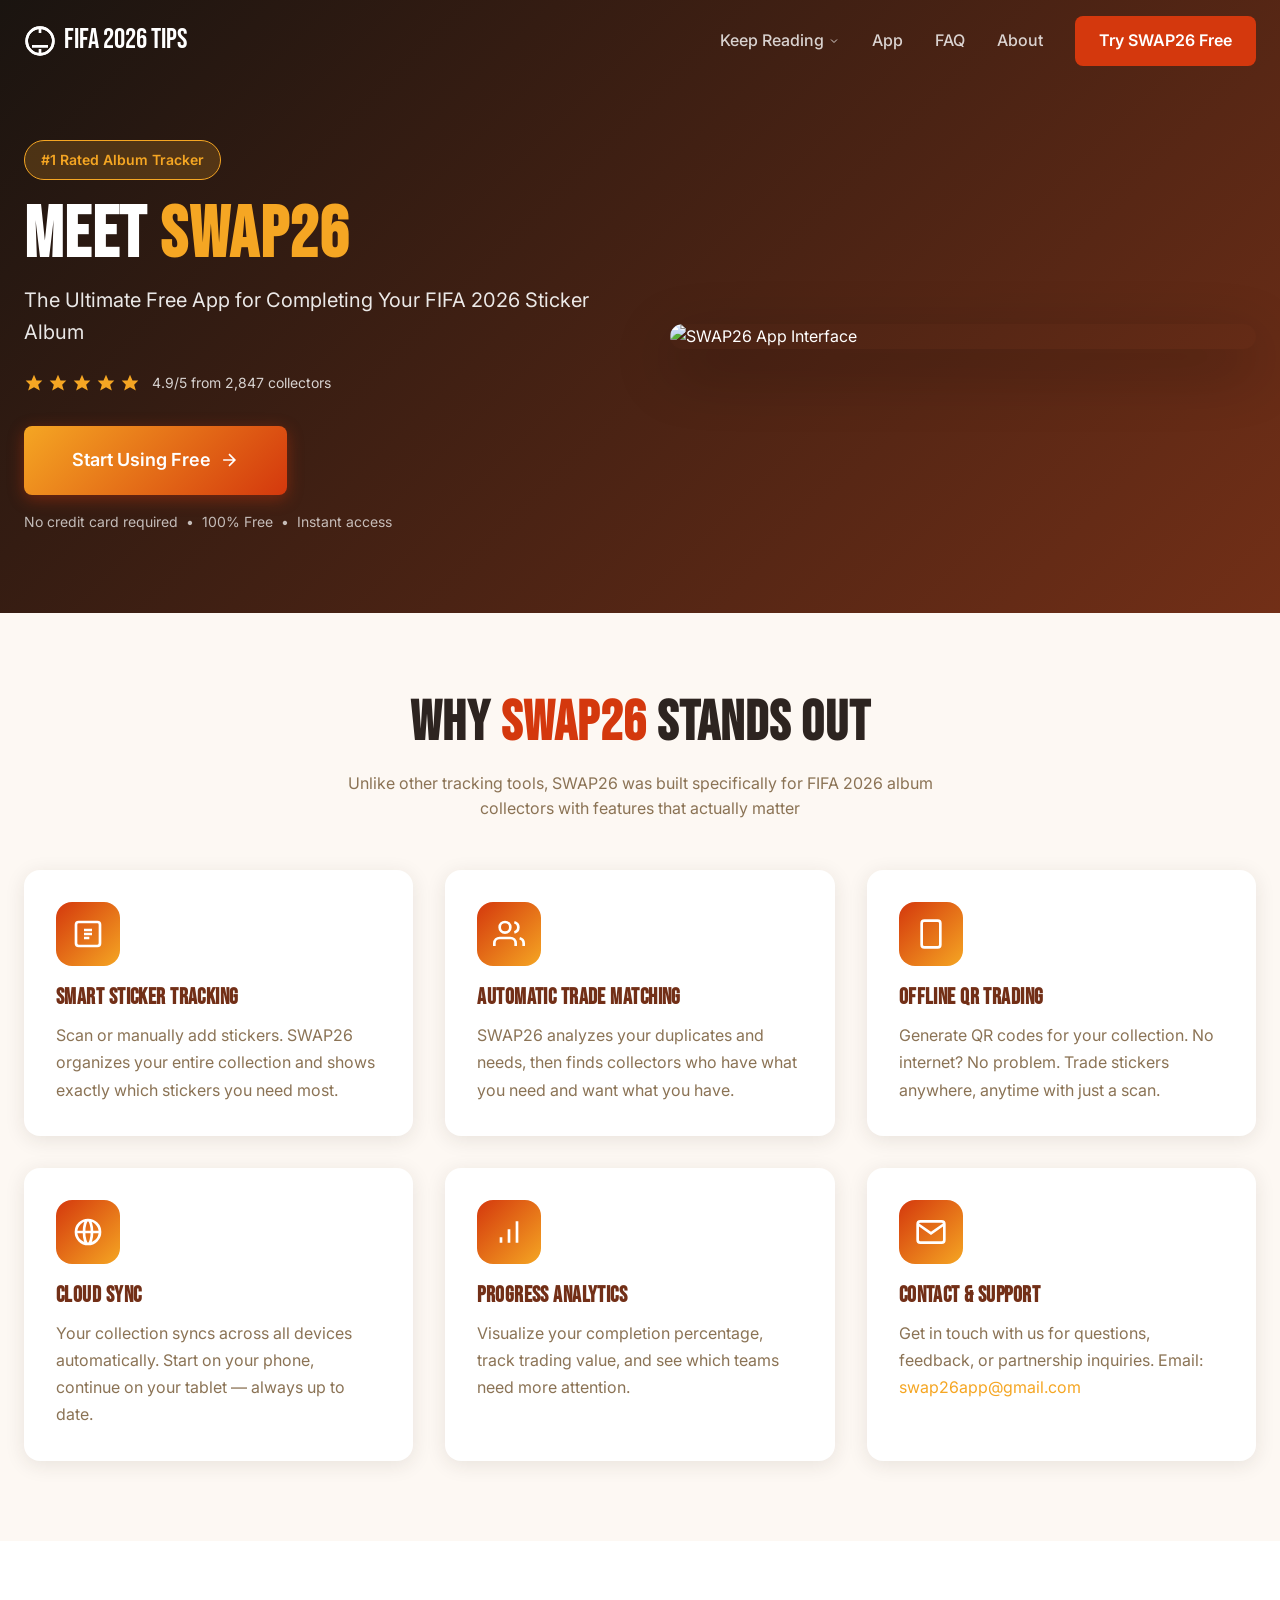
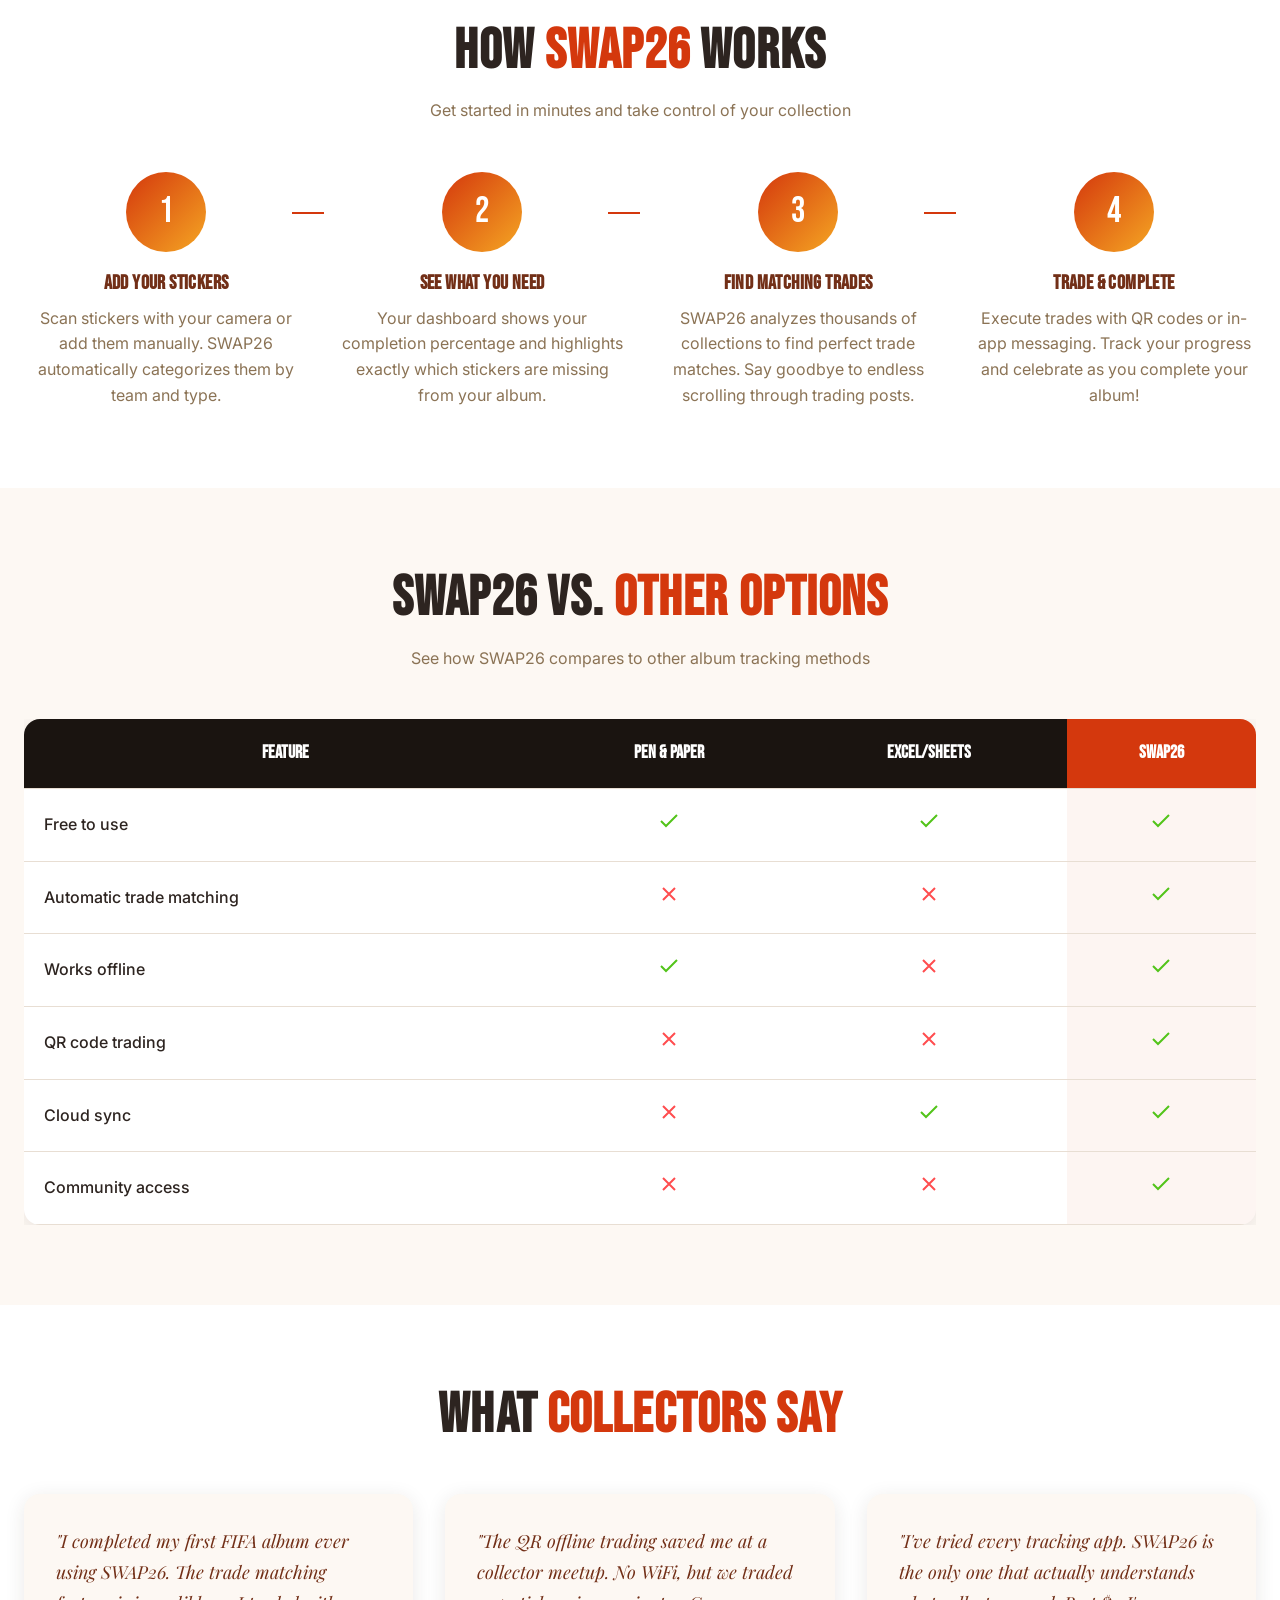
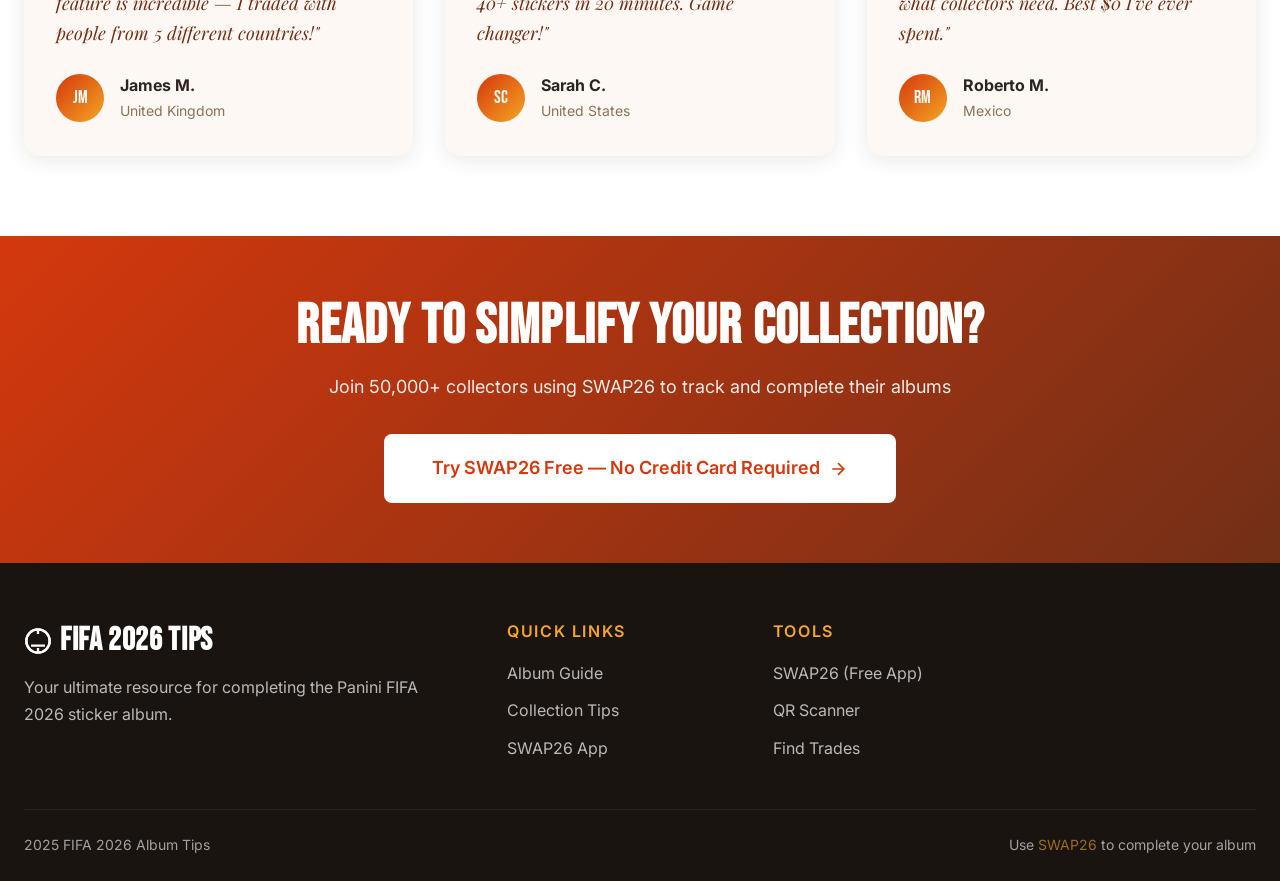
==== app/index.html @ ed1dd671 "Initial commit: Proyecto completo de tips para el álbum FIFA 2026" ====
<!DOCTYPE html>
<html lang="en">
<head>
  <meta charset="UTF-8">
  <meta name="viewport" content="width=device-width, initial-scale=1.0">
  
  <title>Best App to Manage Your Panini 2026 Album | SWAP26 Review</title>
  <meta name="description" content="Compare the best apps to manage your FIFA 2026 album. SWAP26 is the most complete free option with real-time trade matching and offline QR codes.">
  <meta name="keywords" content="best app to manage FIFA album 2026, Panini album tracker, sticker collection app, swap26 review, FIFA 2026 tracking app">
  <meta name="robots" content="index, follow">
  
  <meta property="og:title" content="Best App to Manage Your Panini 2026 Album">
  <meta property="og:description" content="Discover why SWAP26 is the best free app for tracking and trading FIFA 2026 stickers.">
  <meta property="og:type" content="article">
  <meta property="og:url" content="https://swap26.pages.dev/tips/app/">
  
  <link rel="canonical" href="https://swap26.pages.dev/tips/app/">
  <link rel="icon" type="image/svg+xml" href="data:image/svg+xml,<svg xmlns='http://www.w3.org/2000/svg' viewBox='0 0 100 100'><circle cx='50' cy='50' r='45' fill='%23D4380D'/><text y='.9em' font-size='60' x='50%' text-anchor='middle'>⚽</text></svg>">
  
  <link rel="preconnect" href="https://fonts.googleapis.com">
  <link rel="preconnect" href="https://fonts.gstatic.com" crossorigin>
  <link href="https://fonts.googleapis.com/css2?family=Bebas+Neue&family=Inter:wght@400;500;600;700&family=Playfair+Display:ital,wght@0,400;0,600;1,400&display=swap" rel="stylesheet">
  
  <link rel="stylesheet" href="../css/styles.css">
  
  <script type="application/ld+json">
  {
    "@context": "https://schema.org",
    "@type": "Review",
    "itemReviewed": {
      "@type": "SoftwareApplication",
      "name": "SWAP26",
      "applicationCategory": "ProductivityApplication",
      "operatingSystem": "Any"
    },
    "reviewRating": {
      "@type": "Rating",
      "ratingValue": "4.9",
      "bestRating": "5"
    },
    "author": {"@type": "Organization", "name": "SWAP26"},
    "reviewBody": "The best free app for tracking and trading FIFA 2026 stickers"
  }
  </script>
</head>
<body>
  <!-- Navigation -->
  <nav class="navbar scrolled">
    <div class="container navbar__inner">
      <a href="../" class="navbar__logo">
        <svg viewBox="0 0 24 24" fill="currentColor"><circle cx="12" cy="12" r="10" fill="none" stroke="currentColor" stroke-width="2"/><path d="M12 2a10 10 0 0 1 0 20 10 10 0 0 1 0-20m0 0v4m0 12v4m-6-6h12" stroke="currentColor" stroke-width="2" fill="none"/></svg>
        FIFA 2026 TIPS
      </a>
      <div class="navbar__nav">
        <div class="navbar__links">
          <div class="navbar__dropdown">
            <a href="#" class="navbar__link navbar__dropdown-toggle">Keep Reading
              <svg width="12" height="12" viewBox="0 0 24 24" fill="none" stroke="currentColor" stroke-width="2"><path d="M6 9l6 6 6-6"/></svg>
            </a>
            <div class="navbar__dropdown-menu">
              <a href="../guide/" class="navbar__dropdown-item">Album Guide</a>
              <a href="../tips/" class="navbar__dropdown-item">Collection Tips</a>
              <a href="../trading/" class="navbar__dropdown-item">Trading Tips</a>
              <a href="../app/" class="navbar__dropdown-item">SWAP26 App</a>
            </div>
          </div>
          <a href="./" class="navbar__link">App</a>
          <a href="../#faq" class="navbar__link">FAQ</a>
          <a href="https://swap26.pages.dev/info" class="navbar__link">About</a>
        </div>
        <a href="https://swap26.pages.dev" target="_blank" class="navbar__cta">Try SWAP26 Free</a>
      </div>
      <button class="navbar__toggle" aria-label="Toggle menu"><span></span><span></span><span></span></button>
    </div>
  </nav>

  <div class="mobile-menu">
    <button class="mobile-menu__close" aria-label="Close menu"><svg width="24" height="24" viewBox="0 0 24 24" fill="none" stroke="currentColor" stroke-width="2"><path d="M18 6L6 18M6 6l12 12"/></svg></button>
    <a href="../guide/">Album Guide</a>
    <a href="../tips/">Collection Tips</a>
    <a href="../trading/">Trading Tips</a>
    <a href="../app/">SWAP26 App</a>
    <a href="./">App</a>
    <a href="../#faq">FAQ</a>
    <a href="https://swap26.pages.dev/info">About</a>
    <a href="https://swap26.pages.dev" target="_blank" class="btn btn--primary" style="margin-top: 20px;">Try SWAP26 Free</a>
  </div>

  <!-- App Promo Hero -->
  <section class="app-hero">
    <div class="container">
      <div class="app-hero__inner">
        <div class="app-hero__content fade-up">
          <span class="app-badge">#1 Rated Album Tracker</span>
          <h1>Meet <span>SWAP26</span></h1>
          <p class="app-tagline">The Ultimate Free App for Completing Your FIFA 2026 Sticker Album</p>
          
          <div class="app-rating">
            <div class="stars">
              <svg viewBox="0 0 24 24" fill="currentColor"><polygon points="12,2 15,9 22,9 17,14 19,21 12,17 5,21 7,14 2,9 9,9"/></svg>
              <svg viewBox="0 0 24 24" fill="currentColor"><polygon points="12,2 15,9 22,9 17,14 19,21 12,17 5,21 7,14 2,9 9,9"/></svg>
              <svg viewBox="0 0 24 24" fill="currentColor"><polygon points="12,2 15,9 22,9 17,14 19,21 12,17 5,21 7,14 2,9 9,9"/></svg>
              <svg viewBox="0 0 24 24" fill="currentColor"><polygon points="12,2 15,9 22,9 17,14 19,21 12,17 5,21 7,14 2,9 9,9"/></svg>
              <svg viewBox="0 0 24 24" fill="currentColor"><polygon points="12,2 15,9 22,9 17,14 19,21 12,17 5,21 7,14 2,9 9,9"/></svg>
            </div>
            <span>4.9/5 from 2,847 collectors</span>
          </div>
          
          <div class="app-actions">
            <a href="https://swap26.pages.dev" target="_blank" class="btn btn--cta btn--large">
              Start Using Free
              <svg width="20" height="20" viewBox="0 0 24 24" fill="none" stroke="currentColor" stroke-width="2"><path d="M5 12h14M12 5l7 7-7 7"/></svg>
            </a>
          </div>
          
          <div class="app-trust">
            <span>No credit card required</span>
            <span>•</span>
            <span>100% Free</span>
            <span>•</span>
            <span>Instant access</span>
          </div>
        </div>
        
        <div class="app-hero__image fade-up">
          <img src="../imgs/swap26-dashboard.png" alt="SWAP26 App Interface" loading="lazy">
        </div>
      </div>
    </div>
  </section>

  <!-- Why SWAP26 -->
  <section class="section why-swap26">
    <div class="container">
      <div class="text-center fade-up">
        <h2>WHY <span class="text-primary">SWAP26</span> STANDS OUT</h2>
        <p style="max-width: 600px; margin: 16px auto 0; color: var(--text-muted);">Unlike other tracking tools, SWAP26 was built specifically for FIFA 2026 album collectors with features that actually matter</p>
      </div>
      
      <div class="feature-grid">
        <div class="feature-card fade-up stagger-1">
          <div class="feature-icon">
            <svg viewBox="0 0 24 24" fill="none" stroke="currentColor" stroke-width="2"><rect x="3" y="3" width="18" height="18" rx="2"/><path d="M9 9h6M9 12h6M9 15h4"/></svg>
          </div>
          <h3>Smart Sticker Tracking</h3>
          <p>Scan or manually add stickers. SWAP26 organizes your entire collection and shows exactly which stickers you need most.</p>
        </div>
        
        <div class="feature-card fade-up stagger-2">
          <div class="feature-icon">
            <svg viewBox="0 0 24 24" fill="none" stroke="currentColor" stroke-width="2"><path d="M17 21v-2a4 4 0 0 0-4-4H5a4 4 0 0 0-4 4v2"/><circle cx="9" cy="7" r="4"/><path d="M23 21v-2a4 4 0 0 0-3-3.87M16 3.13a4 4 0 0 1 0 7.75"/></svg>
          </div>
          <h3>Automatic Trade Matching</h3>
          <p>SWAP26 analyzes your duplicates and needs, then finds collectors who have what you need and want what you have.</p>
        </div>
        
        <div class="feature-card fade-up stagger-3">
<div class="feature-icon">
            <svg viewBox="0 0 24 24" fill="none" stroke="currentColor" stroke-width="2"><rect x="5" y="2" width="14" height="20" rx="2"/><path d="M12 18h.01"/></svg>
          </div>
          <h3>Offline QR Trading</h3>
          <p>Generate QR codes for your collection. No internet? No problem. Trade stickers anywhere, anytime with just a scan.</p>
        </div>
        
        <div class="feature-card fade-up stagger-4">
          <div class="feature-icon">
            <svg viewBox="0 0 24 24" fill="none" stroke="currentColor" stroke-width="2"><path d="M21 12a9 9 0 0 1-9 9m9-9a9 9 0 0 0-9-9m9 9H3m9 9a9 9 0 0 1-9-9m9 9c1.66 0 3-4.03 3-9s-1.34-9-3-9m0 18c-1.66 0-3-4.03-3-9s1.34-9 3-9m-9 9a9 9 0 0 1 9-9"/></svg>
          </div>
          <h3>Cloud Sync</h3>
          <p>Your collection syncs across all devices automatically. Start on your phone, continue on your tablet — always up to date.</p>
        </div>
        
        <div class="feature-card fade-up stagger-5">
          <div class="feature-icon">
            <svg viewBox="0 0 24 24" fill="none" stroke="currentColor" stroke-width="2"><path d="M12 20V10M18 20V4M6 20v-4"/></svg>
          </div>
          <h3>Progress Analytics</h3>
          <p>Visualize your completion percentage, track trading value, and see which teams need more attention.</p>
        </div>
        
        <div class="feature-card fade-up stagger-6">
          <div class="feature-icon">
            <svg viewBox="0 0 24 24" fill="none" stroke="currentColor" stroke-width="2"><path d="M4 4h16c1.1 0 2 .9 2 2v12c0 1.1-.9 2-2 2H4c-1.1 0-2-.9-2-2V6c0-1.1.9-2 2-2z"/><path d="M22 6l-10 7L2 6"/></svg>
          </div>
          <h3>Contact & Support</h3>
          <p>Get in touch with us for questions, feedback, or partnership inquiries. Email: <a href="mailto:swap26app@gmail.com" style="color: var(--accent);">swap26app@gmail.com</a></p>
        </div>
      </div>
    </div>
  </section>

  <!-- How It Works -->
  <section class="section how-it-works">
    <div class="container">
      <div class="text-center fade-up">
        <h2>HOW <span class="text-primary">SWAP26</span> WORKS</h2>
        <p style="max-width: 600px; margin: 16px auto 48px; color: var(--text-muted);">Get started in minutes and take control of your collection</p>
      </div>
      
      <div class="steps">
        <div class="step fade-up stagger-1">
          <div class="step-number">1</div>
          <div class="step-content">
            <h3>Add Your Stickers</h3>
            <p>Scan stickers with your camera or add them manually. SWAP26 automatically categorizes them by team and type.</p>
          </div>
        </div>
        
        <div class="step fade-up stagger-2">
          <div class="step-number">2</div>
          <div class="step-content">
            <h3>See What You Need</h3>
            <p>Your dashboard shows your completion percentage and highlights exactly which stickers are missing from your album.</p>
          </div>
        </div>
        
        <div class="step fade-up stagger-3">
          <div class="step-number">3</div>
          <div class="step-content">
            <h3>Find Matching Trades</h3>
            <p>SWAP26 analyzes thousands of collections to find perfect trade matches. Say goodbye to endless scrolling through trading posts.</p>
          </div>
        </div>
        
        <div class="step fade-up stagger-4">
          <div class="step-number">4</div>
          <div class="step-content">
            <h3>Trade & Complete</h3>
            <p>Execute trades with QR codes or in-app messaging. Track your progress and celebrate as you complete your album!</p>
          </div>
        </div>
      </div>
    </div>
  </section>

  <!-- Comparison -->
  <section class="section comparison">
    <div class="container">
      <div class="text-center fade-up">
        <h2>SWAP26 vs. <span class="text-primary">Other Options</span></h2>
        <p style="max-width: 600px; margin: 16px auto 0; color: var(--text-muted);">See how SWAP26 compares to other album tracking methods</p>
      </div>
      
      <div class="comparison-table fade-up">
        <table>
          <thead>
            <tr>
              <th>Feature</th>
              <th>Pen & Paper</th>
              <th>Excel/Sheets</th>
              <th class="highlight">SWAP26</th>
            </tr>
          </thead>
          <tbody>
            <tr>
              <td>Free to use</td>
              <td><svg viewBox="0 0 24 24" fill="none" stroke="currentColor" stroke-width="2" class="check"><polyline points="20 6 9 17 4 12"/></svg></td>
              <td><svg viewBox="0 0 24 24" fill="none" stroke="currentColor" stroke-width="2" class="check"><polyline points="20 6 9 17 4 12"/></svg></td>
              <td class="highlight"><svg viewBox="0 0 24 24" fill="none" stroke="currentColor" stroke-width="2" class="check"><polyline points="20 6 9 17 4 12"/></svg></td>
            </tr>
            <tr>
              <td>Automatic trade matching</td>
              <td><svg viewBox="0 0 24 24" fill="none" stroke="currentColor" stroke-width="2" class="cross"><path d="M18 6L6 18M6 6l12 12"/></svg></td>
              <td><svg viewBox="0 0 24 24" fill="none" stroke="currentColor" stroke-width="2" class="cross"><path d="M18 6L6 18M6 6l12 12"/></svg></td>
              <td class="highlight"><svg viewBox="0 0 24 24" fill="none" stroke="currentColor" stroke-width="2" class="check"><polyline points="20 6 9 17 4 12"/></svg></td>
            </tr>
            <tr>
              <td>Works offline</td>
              <td><svg viewBox="0 0 24 24" fill="none" stroke="currentColor" stroke-width="2" class="check"><polyline points="20 6 9 17 4 12"/></svg></td>
              <td><svg viewBox="0 0 24 24" fill="none" stroke="currentColor" stroke-width="2" class="cross"><path d="M18 6L6 18M6 6l12 12"/></svg></td>
              <td class="highlight"><svg viewBox="0 0 24 24" fill="none" stroke="currentColor" stroke-width="2" class="check"><polyline points="20 6 9 17 4 12"/></svg></td>
            </tr>
            <tr>
              <td>QR code trading</td>
              <td><svg viewBox="0 0 24 24" fill="none" stroke="currentColor" stroke-width="2" class="cross"><path d="M18 6L6 18M6 6l12 12"/></svg></td>
              <td><svg viewBox="0 0 24 24" fill="none" stroke="currentColor" stroke-width="2" class="cross"><path d="M18 6L6 18M6 6l12 12"/></svg></td>
              <td class="highlight"><svg viewBox="0 0 24 24" fill="none" stroke="currentColor" stroke-width="2" class="check"><polyline points="20 6 9 17 4 12"/></svg></td>
            </tr>
            <tr>
              <td>Cloud sync</td>
              <td><svg viewBox="0 0 24 24" fill="none" stroke="currentColor" stroke-width="2" class="cross"><path d="M18 6L6 18M6 6l12 12"/></svg></td>
              <td><svg viewBox="0 0 24 24" fill="none" stroke="currentColor" stroke-width="2" class="check"><polyline points="20 6 9 17 4 12"/></svg></td>
              <td class="highlight"><svg viewBox="0 0 24 24" fill="none" stroke="currentColor" stroke-width="2" class="check"><polyline points="20 6 9 17 4 12"/></svg></td>
            </tr>
            <tr>
              <td>Community access</td>
              <td><svg viewBox="0 0 24 24" fill="none" stroke="currentColor" stroke-width="2" class="cross"><path d="M18 6L6 18M6 6l12 12"/></svg></td>
              <td><svg viewBox="0 0 24 24" fill="none" stroke="currentColor" stroke-width="2" class="cross"><path d="M18 6L6 18M6 6l12 12"/></svg></td>
              <td class="highlight"><svg viewBox="0 0 24 24" fill="none" stroke="currentColor" stroke-width="2" class="check"><polyline points="20 6 9 17 4 12"/></svg></td>
            </tr>
          </tbody>
        </table>
      </div>
    </div>
  </section>

  <!-- Testimonials -->
  <section class="section testimonials">
    <div class="container">
      <div class="text-center fade-up">
        <h2>WHAT <span class="text-primary">COLLECTORS SAY</span></h2>
      </div>
      
      <div class="testimonial-grid">
        <div class="testimonial-card fade-up stagger-1">
          <div class="testimonial-content">
            <p>"I completed my first FIFA album ever using SWAP26. The trade matching feature is incredible — I traded with people from 5 different countries!"</p>
          </div>
          <div class="testimonial-author">
            <div class="author-avatar">JM</div>
            <div>
              <strong>James M.</strong>
              <span>United Kingdom</span>
            </div>
          </div>
        </div>
        
        <div class="testimonial-card fade-up stagger-2">
          <div class="testimonial-content">
            <p>"The QR offline trading saved me at a collector meetup. No WiFi, but we traded 40+ stickers in 20 minutes. Game changer!"</p>
          </div>
          <div class="testimonial-author">
            <div class="author-avatar">SC</div>
            <div>
              <strong>Sarah C.</strong>
              <span>United States</span>
            </div>
          </div>
        </div>
        
        <div class="testimonial-card fade-up stagger-3">
          <div class="testimonial-content">
            <p>"I've tried every tracking app. SWAP26 is the only one that actually understands what collectors need. Best $0 I've ever spent."</p>
          </div>
          <div class="testimonial-author">
            <div class="author-avatar">RM</div>
            <div>
              <strong>Roberto M.</strong>
              <span>Mexico</span>
            </div>
          </div>
        </div>
      </div>
    </div>
  </section>

  <!-- Final CTA -->
  <section class="cta-banner">
    <div class="container fade-up">
      <h2>READY TO SIMPLIFY YOUR COLLECTION?</h2>
      <p>Join 50,000+ collectors using SWAP26 to track and complete their albums</p>
      <a href="https://swap26.pages.dev" target="_blank" class="btn btn--large" style="background: white; color: var(--primary);">
        Try SWAP26 Free — No Credit Card Required
        <svg width="20" height="20" viewBox="0 0 24 24" fill="none" stroke="currentColor" stroke-width="2"><path d="M5 12h14M12 5l7 7-7 7"/></svg>
      </a>
    </div>
  </section>

  <!-- Footer -->
  <footer class="footer">
    <div class="container">
      <div class="footer__inner">
        <div class="footer__brand">
          <h3><svg width="28" height="28" viewBox="0 0 24 24" fill="currentColor"><circle cx="12" cy="12" r="10" fill="none" stroke="currentColor" stroke-width="2"/><path d="M12 2a10 10 0 0 1 0 20 10 10 0 0 1 0-20m0 0v4m0 12v4m-6-6h12" stroke="currentColor" stroke-width="2" fill="none"/></svg> FIFA 2026 TIPS</h3>
          <p>Your ultimate resource for completing the Panini FIFA 2026 sticker album.</p>
        </div>
        <div class="footer__column">
          <h4>Quick Links</h4>
          <ul>
            <li><a href="../guide/">Album Guide</a></li>
            <li><a href="../tips/">Collection Tips</a></li>
            <li><a href="./">SWAP26 App</a></li>
          </ul>
        </div>
        <div class="footer__column">
          <h4>Tools</h4>
          <ul>
            <li><a href="https://swap26.pages.dev" target="_blank">SWAP26 (Free App)</a></li>
            <li><a href="https://swap26.pages.dev/scan">QR Scanner</a></li>
            <li><a href="https://swap26.pages.dev/trade">Find Trades</a></li>
          </ul>
        </div>
      </div>
      <div class="footer__bottom">
        <span>2025 FIFA 2026 Album Tips</span>
        <span>Use <a href="https://swap26.pages.dev" target="_blank" style="color: var(--accent);">SWAP26</a> to complete your album</span>
      </div>
    </div>
  </footer>

  <script src="../js/main.js"></script>
</body>
</html>
---- css/styles.css ----
/* FIFA 2026 Album Tips - Main Stylesheet */

/* ============ CSS VARIABLES ============ */
:root {
  --primary: #D4380D;
  --primary-dark: #A32D0A;
  --secondary: #722F17;
  --accent: #F5A623;
  --accent-light: #FFD180;
  --bg-light: #FDF8F3;
  --bg-dark: #1A1410;
  --bg-dark-secondary: #2A2420;
  --text-primary: #2D2420;
  --text-light: #FFFFFF;
  --text-muted: #8B7355;
  --success: #52C41A;
  --border: #E8DED3;
  --shadow: rgba(45, 36, 32, 0.1);
  --shadow-lg: rgba(45, 36, 32, 0.15);
  
  /* Spacing */
  --section-padding: 80px;
  --container-padding: 24px;
  --card-radius: 16px;
  --btn-radius: 8px;
  
  /* Typography */
  --font-heading: 'Bebas Neue', sans-serif;
  --font-body: 'Inter', sans-serif;
  --font-accent: 'Playfair Display', serif;
  
  /* Transitions */
  --transition-fast: 200ms ease;
  --transition-medium: 300ms ease;
}

/* ============ RESET & BASE ============ */
*, *::before, *::after {
  box-sizing: border-box;
  margin: 0;
  padding: 0;
}

html {
  scroll-behavior: smooth;
  font-size: 16px;
}

body {
  font-family: var(--font-body);
  color: var(--text-primary);
  background-color: var(--bg-light);
  line-height: 1.6;
  overflow-x: hidden;
}

a {
  text-decoration: none;
  color: inherit;
  transition: var(--transition-fast);
}

img {
  max-width: 100%;
  height: auto;
  display: block;
}

ul, ol {
  list-style: none;
}

button {
  font-family: inherit;
  cursor: pointer;
  border: none;
  background: none;
}

/* ============ TYPOGRAPHY ============ */
h1, h2, h3, h4, h5, h6 {
  font-family: var(--font-heading);
  line-height: 1.1;
  letter-spacing: 0.02em;
}

h1 { font-size: clamp(48px, 8vw, 72px); }
h2 { font-size: clamp(36px, 5vw, 56px); }
h3 { font-size: clamp(28px, 4vw, 40px); }
h4 { font-size: clamp(22px, 3vw, 28px); }

.text-accent {
  font-family: var(--font-accent);
  font-style: italic;
}

/* ============ UTILITIES ============ */
.container {
  width: 100%;
  max-width: 1440px;
  margin: 0 auto;
  padding: 0 var(--container-padding);
}

.section {
  padding: var(--section-padding) 0;
}

.section--dark {
  background-color: var(--bg-dark);
  color: var(--text-light);
}

.section--primary {
  background-color: var(--primary);
  color: var(--text-light);
}

.text-center { text-align: center; }
.text-primary { color: var(--primary); }
.text-accent-color { color: var(--accent); }

/* ============ BUTTONS ============ */
.btn {
  display: inline-flex;
  align-items: center;
  justify-content: center;
  gap: 8px;
  padding: 16px 32px;
  font-size: 16px;
  font-weight: 600;
  border-radius: var(--btn-radius);
  transition: var(--transition-fast);
}

.btn--primary {
  background-color: var(--primary);
  color: var(--text-light);
}

.btn--primary:hover {
  background-color: var(--primary-dark);
  transform: translateY(-2px);
  box-shadow: 0 8px 24px rgba(212, 56, 13, 0.3);
}

.btn--outline {
  border: 2px solid var(--primary);
  color: var(--primary);
  background: transparent;
}

.btn--outline:hover {
  background-color: var(--primary);
  color: var(--text-light);
}

.btn--large {
  padding: 20px 48px;
  font-size: 18px;
}

.btn--cta {
  background: linear-gradient(135deg, var(--accent) 0%, var(--primary) 100%);
  color: var(--text-light);
  box-shadow: 0 4px 16px rgba(212, 56, 13, 0.4);
}

.btn--cta:hover {
  transform: scale(1.05);
  box-shadow: 0 8px 32px rgba(212, 56, 13, 0.5);
}

/* ============ NAVIGATION ============ */
.navbar {
  position: fixed;
  top: 0;
  left: 0;
  right: 0;
  z-index: 1000;
  padding: 16px 0;
  transition: var(--transition-medium);
}

.navbar.scrolled {
  background-color: rgba(26, 20, 16, 0.95);
  backdrop-filter: blur(10px);
  box-shadow: 0 4px 20px var(--shadow-lg);
}

.navbar__inner {
  display: flex;
  align-items: center;
  justify-content: space-between;
}

.navbar__logo {
  font-family: var(--font-heading);
  font-size: 28px;
  color: var(--text-light);
  display: flex;
  align-items: center;
  gap: 8px;
}

.navbar__logo svg {
  width: 32px;
  height: 32px;
}

.navbar__nav {
  display: flex;
  align-items: center;
  gap: 32px;
}

.navbar__links {
  display: flex;
  gap: 32px;
}

.navbar__link {
  color: var(--text-light);
  font-weight: 500;
  opacity: 0.8;
  transition: var(--transition-fast);
  position: relative;
}

.navbar__link::after {
  content: '';
  position: absolute;
  bottom: -4px;
  left: 0;
  width: 0;
  height: 2px;
  background-color: var(--accent);
  transition: var(--transition-fast);
}

.navbar__link:hover {
  opacity: 1;
}

.navbar__link:hover::after {
  width: 100%;
}

.navbar__cta {
  padding: 12px 24px;
  background-color: var(--primary);
  color: var(--text-light);
  border-radius: var(--btn-radius);
  font-weight: 600;
}

.navbar__cta:hover {
  background-color: var(--primary-dark);
}

/* ============ NAVBAR DROPDOWN ============ */
.navbar__dropdown {
  position: relative;
}

.navbar__dropdown-toggle {
  display: flex;
  align-items: center;
  gap: 4px;
  cursor: pointer;
}

.navbar__dropdown-toggle svg {
  transition: transform var(--transition-fast);
}

.navbar__dropdown:hover .navbar__dropdown-toggle svg {
  transform: rotate(180deg);
}

.navbar__dropdown-menu {
  position: absolute;
  top: 100%;
  left: 50%;
  transform: translateX(-50%) translateY(10px);
  background-color: var(--bg-dark);
  border-radius: 12px;
  padding: 8px 0;
  min-width: 180px;
  opacity: 0;
  visibility: hidden;
  transition: var(--transition-fast);
  box-shadow: 0 8px 32px rgba(0, 0, 0, 0.3);
}

.navbar__dropdown:hover .navbar__dropdown-menu {
  opacity: 1;
  visibility: visible;
  transform: translateX(-50%) translateY(8px);
}

.navbar__dropdown-item {
  display: block;
  padding: 10px 20px;
  color: var(--text-light);
  font-size: 14px;
  font-weight: 500;
  opacity: 0.8;
  transition: var(--transition-fast);
}

.navbar__dropdown-item:hover {
  background-color: rgba(212, 56, 13, 0.2);
  opacity: 1;
  color: var(--accent);
}

/* ============ CONTACT BOX ============ */
.contact-box {
  background: linear-gradient(135deg, var(--bg-dark) 0%, var(--bg-dark-secondary) 100%);
  border-radius: var(--card-radius);
  padding: 40px;
  text-align: center;
  margin-top: 48px;
  border: 1px solid rgba(245, 166, 35, 0.2);
}

.contact-box h2 {
  color: var(--text-light);
  margin-bottom: 16px;
}

.contact-box p {
  color: var(--text-light);
  opacity: 0.8;
  margin-bottom: 24px;
}

.contact-links {
  display: flex;
  flex-wrap: wrap;
  gap: 16px;
  justify-content: center;
}

.contact-link {
  display: inline-flex;
  align-items: center;
  gap: 8px;
  padding: 12px 24px;
  background-color: rgba(245, 166, 35, 0.15);
  border: 1px solid var(--accent);
  border-radius: 50px;
  color: var(--accent);
  font-weight: 600;
  transition: var(--transition-fast);
}

.contact-link:hover {
  background-color: var(--accent);
  color: var(--bg-dark);
  transform: translateY(-2px);
}

.contact-link svg {
  width: 20px;
  height: 20px;
}

.navbar__toggle {
  display: none;
  flex-direction: column;
  gap: 5px;
  padding: 8px;
}

.navbar__toggle span {
  width: 24px;
  height: 2px;
  background-color: var(--text-light);
  transition: var(--transition-fast);
}

/* ============ HERO SECTION ============ */
.hero {
  position: relative;
  min-height: 100vh;
  display: flex;
  align-items: center;
  justify-content: center;
  overflow: hidden;
  background-color: var(--primary);
}

.hero__video {
  position: absolute;
  top: 0;
  left: 0;
  width: 100%;
  height: 100%;
  object-fit: cover;
  z-index: 1;
}

.hero__overlay {
  position: absolute;
  top: 0;
  left: 0;
  width: 100%;
  height: 100%;
  background: linear-gradient(
    to bottom,
    rgba(26, 20, 16, 0.7) 0%,
    rgba(26, 20, 16, 0.5) 50%,
    rgba(26, 20, 16, 0.8) 100%
  );
  z-index: 2;
}

.hero__content {
  position: relative;
  z-index: 3;
  text-align: center;
  color: var(--text-light);
  padding: 120px 24px 80px;
}

.hero__badge {
  display: inline-flex;
  align-items: center;
  gap: 8px;
  padding: 8px 20px;
  background-color: rgba(245, 166, 35, 0.2);
  border: 1px solid var(--accent);
  border-radius: 50px;
  font-size: 14px;
  font-weight: 600;
  color: var(--accent);
  margin-bottom: 24px;
  animation: pulse 2s ease-in-out infinite;
}

@keyframes pulse {
  0%, 100% { transform: scale(1); }
  50% { transform: scale(1.05); }
}

.hero__title {
  margin-bottom: 16px;
  text-shadow: 0 4px 20px rgba(0, 0, 0, 0.3);
}

.hero__title span {
  color: var(--accent);
}

.hero__subtitle {
  font-family: var(--font-accent);
  font-size: clamp(18px, 3vw, 24px);
  opacity: 0.9;
  margin-bottom: 40px;
}

.hero__actions {
  display: flex;
  gap: 16px;
  justify-content: center;
  flex-wrap: wrap;
}

.hero__stats {
  display: flex;
  gap: 48px;
  justify-content: center;
  margin-top: 60px;
  padding-top: 40px;
  border-top: 1px solid rgba(255, 255, 255, 0.2);
}

.hero__stat {
  text-align: center;
}

.hero__stat-value {
  font-family: var(--font-heading);
  font-size: 48px;
  color: var(--accent);
}

.hero__stat-label {
  font-size: 14px;
  opacity: 0.8;
  text-transform: uppercase;
  letter-spacing: 0.1em;
}

/* ============ FEATURED TIPS ============ */
.tips-grid {
  display: grid;
  grid-template-columns: repeat(auto-fit, minmax(280px, 1fr));
  gap: 32px;
  margin-top: 48px;
}

.tip-card {
  background: white;
  border-radius: var(--card-radius);
  padding: 32px;
  box-shadow: 0 4px 20px var(--shadow);
  transition: var(--transition-medium);
  border: 1px solid transparent;
}

.tip-card:hover {
  transform: translateY(-8px);
  box-shadow: 0 12px 40px var(--shadow-lg);
  border-color: var(--accent);
}

.tip-card__icon {
  width: 64px;
  height: 64px;
  background: linear-gradient(135deg, var(--primary) 0%, var(--accent) 100%);
  border-radius: 16px;
  display: flex;
  align-items: center;
  justify-content: center;
  margin-bottom: 20px;
}

.tip-card__icon svg {
  width: 32px;
  height: 32px;
  color: white;
}

.tip-card__title {
  font-size: 24px;
  margin-bottom: 12px;
  color: var(--secondary);
}

.tip-card__text {
  color: var(--text-muted);
  line-height: 1.7;
}

/* ============ STATS SECTION ============ */
.stats-section {
  background-color: var(--bg-dark);
  color: var(--text-light);
  position: relative;
  overflow: hidden;
}

.stats-section::before {
  content: '';
  position: absolute;
  top: 0;
  left: 0;
  right: 0;
  bottom: 0;
  background-image: url('data:image/svg+xml,<svg xmlns="http://www.w3.org/2000/svg" viewBox="0 0 100 100"><circle cx="50" cy="50" r="1" fill="rgba(245,166,35,0.1)"/></svg>');
  background-size: 50px 50px;
  opacity: 0.5;
}

.stats-grid {
  display: grid;
  grid-template-columns: repeat(4, 1fr);
  gap: 32px;
  position: relative;
  z-index: 1;
}

.stat-item {
  text-align: center;
  padding: 24px;
}

.stat-item__value {
  font-family: var(--font-heading);
  font-size: clamp(48px, 6vw, 72px);
  color: var(--accent);
  line-height: 1;
  margin-bottom: 8px;
}

.stat-item__label {
  font-size: 16px;
  opacity: 0.8;
  text-transform: uppercase;
  letter-spacing: 0.1em;
}

/* ============ ARTICLES SECTION ============ */
.articles-grid {
  display: grid;
  grid-template-columns: repeat(3, 1fr);
  gap: 32px;
  margin-top: 48px;
}

.article-card {
  background: white;
  border-radius: var(--card-radius);
  overflow: hidden;
  box-shadow: 0 4px 20px var(--shadow);
  transition: var(--transition-medium);
}

.article-card:hover {
  transform: translateY(-4px);
  box-shadow: 012px 40px var(--shadow-lg);
}

.article-card__image {
  height: 200px;
  overflow: hidden;
  position: relative;
}

.article-card__image img {
  width: 100%;
  height: 100%;
  object-fit: cover;
  transition: var(--transition-medium);
}

.article-card:hover .article-card__image img {
  transform: scale(1.1);
}

.article-card__category {
  position: absolute;
  top: 16px;
  left: 16px;
  padding: 6px 12px;
  background-color: var(--primary);
  color: white;
  font-size: 12px;
  font-weight: 600;
  border-radius: 4px;
  text-transform: uppercase;
}

.article-card__content {
  padding: 24px;
}

.article-card__title {
  font-size: 20px;
  margin-bottom: 12px;
  color: var(--secondary);
  line-height: 1.3;
}

.article-card__excerpt {
  color: var(--text-muted);
  margin-bottom: 16px;
  line-height: 1.6;
}

.article-card__meta {
  display: flex;
  align-items: center;
  gap: 16px;
  font-size: 14px;
  color: var(--text-muted);
}

.article-card__read-more {
  display: inline-flex;
  align-items: center;
  gap: 8px;
  color: var(--primary);
  font-weight: 600;
}

.article-card__read-more svg {
  width: 16px;
  height: 16px;
  transition: var(--transition-fast);
}

.article-card__read-more:hover svg {
  transform: translateX(4px);
}

/* ============ APP PROMO SECTION ============ */
.app-promo {
  background: linear-gradient(135deg, var(--bg-dark) 0%, var(--secondary) 100%);
  color: var(--text-light);
  position: relative;
  overflow: hidden;
}

.app-promo__inner {
  display: grid;
  grid-template-columns: 1fr 1fr;
  gap: 60px;
  align-items: center;
}

.app-promo__content h2 {
  margin-bottom: 24px;
}

.app-promo__content h2 span {
  color: var(--accent);
}

.app-promo__text {
  font-size: 18px;
  line-height: 1.8;
  opacity: 0.9;
  margin-bottom: 32px;
}

.app-promo__features {
  display: flex;
  flex-direction: column;
  gap: 16px;
  margin-bottom: 32px;
}

.app-promo__feature {
  display: flex;
  align-items: center;
  gap: 12px;
}

.app-promo__feature svg {
  width: 24px;
  height: 24px;
  color: var(--success);
  flex-shrink: 0;
}

.app-promo__image {
  position: relative;
  display: flex;
  justify-content: center;
}

.app-promo__image img {
  max-width: 100%;
  border-radius: var(--card-radius);
  box-shadow: 0 20px 60px rgba(0, 0, 0, 0.3);
}

/* ============ FAQ SECTION ============ */
.faq-list {
  max-width: 800px;
  margin: 48px auto 0;
}

.faq-item {
  background: white;
  border-radius: var(--card-radius);
  margin-bottom: 16px;
  overflow: hidden;
  box-shadow: 0 2px 10px var(--shadow);
}

.faq-item__question {
  width: 100%;
  padding: 24px;
  display: flex;
  align-items: center;
  justify-content: space-between;
  text-align: left;
  font-size: 18px;
  font-weight: 600;
  color: var(--secondary);
  background: white;
  transition: var(--transition-fast);
}

.faq-item__question:hover {
  color: var(--primary);
}

.faq-item__icon {
  width: 24px;
  height: 24px;
  transition: var(--transition-fast);
}

.faq-item.active .faq-item__icon {
  transform: rotate(180deg);
}

.faq-item__answer {
  max-height: 0;
  overflow: hidden;
  transition: max-height 0.3s ease;
}

.faq-item.active .faq-item__answer {
  max-height: 500px;
}

.faq-item__answer-inner {
  padding: 0 24px 24px;
  color: var(--text-muted);
  line-height: 1.7;
}

/* ============ CTA BANNER ============ */
.cta-banner {
  background: linear-gradient(135deg, var(--primary) 0%, var(--secondary) 100%);
  color: var(--text-light);
  text-align: center;
  padding: 60px 24px;
}

.cta-banner h2 {
  margin-bottom: 16px;
}

.cta-banner p {
  font-size: 18px;
  opacity: 0.9;
  margin-bottom: 32px;
}

/* ============ FOOTER ============ */
.footer {
  background-color: var(--bg-dark);
  color: var(--text-light);
  padding: 60px 0 24px;
}

.footer__inner {
  display: grid;
  grid-template-columns: 2fr 1fr 1fr 1fr;
  gap: 48px;
  margin-bottom: 48px;
}

.footer__brand h3 {
  font-size: 32px;
  margin-bottom: 16px;
  display: flex;
  align-items: center;
  gap: 8px;
}

.footer__brand p {
  opacity: 0.7;
  line-height: 1.7;
}

.footer__column h4 {
  font-size: 16px;
  font-family: var(--font-body);
  font-weight: 600;
  text-transform: uppercase;
  letter-spacing: 0.1em;
  margin-bottom: 20px;
  color: var(--accent);
}

.footer__column ul {
  display: flex;
  flex-direction: column;
  gap: 12px;
}

.footer__column a {
  opacity: 0.7;
  transition: var(--transition-fast);
}

.footer__column a:hover {
  opacity: 1;
  color: var(--accent);
}

.footer__bottom {
  padding-top: 24px;
  border-top: 1px solid rgba(255, 255, 255, 0.1);
  display: flex;
  justify-content: space-between;
  align-items: center;
  opacity: 0.6;
  font-size: 14px;
}

/* ============ ANIMATIONS ============ */
.fade-up {
  opacity: 0;
  transform: translateY(30px);
  transition: opacity 0.6s ease, transform 0.6s ease;
}

.fade-up.visible {
  opacity: 1;
  transform: translateY(0);
}

.stagger-1 { transition-delay: 0.1s; }
.stagger-2 { transition-delay: 0.2s; }
.stagger-3 { transition-delay: 0.3s; }
.stagger-4 { transition-delay: 0.4s; }
.stagger-5 { transition-delay: 0.5s; }
.stagger-6 { transition-delay: 0.6s; }

/* ============ RESPONSIVE ============ */
@media (max-width: 1024px) {
  .stats-grid {
    grid-template-columns: repeat(2, 1fr);
  }
  
  .articles-grid {
    grid-template-columns: repeat(2, 1fr);
  }
  
  .app-promo__inner {
    grid-template-columns: 1fr;
    text-align: center;
  }
  
  .app-promo__features {
    align-items: center;
  }
  
  .footer__inner {
    grid-template-columns: repeat(2, 1fr);
  }
}

@media (max-width: 768px) {
  :root {
    --section-padding: 48px;
  }
  
  .navbar__links {
    display: none;
  }
  
  .navbar__toggle {
    display: flex;
  }
  
  .hero__stats {
    flex-direction: column;
    gap: 24px;
  }
  
  .stats-grid,
  .articles-grid {
    grid-template-columns: 1fr;
  }
  
  .footer__inner {
    grid-template-columns: 1fr;
    text-align: center;
  }
  
  .footer__bottom {
    flex-direction: column;
    gap: 16px;
  }
}

/* ============ ARTICLE PAGE STYLES ============ */
.article-header {
  background: linear-gradient(135deg, var(--bg-dark) 0%, var(--secondary) 100%);
  color: var(--text-light);
  padding: 140px 0 60px;
}

.breadcrumb {
  display: flex;
  align-items: center;
  gap: 8px;
  font-size: 14px;
  opacity: 0.7;
  margin-bottom: 24px;
}

.breadcrumb a {
  transition: var(--transition-fast);
}

.breadcrumb a:hover {
  opacity: 1;
  color: var(--accent);
}

.breadcrumb span:not(:last-child) {
  opacity: 0.5;
}

.article-meta {
  display: flex;
  gap: 16px;
  margin-bottom: 16px;
}

.article-category {
  background-color: var(--primary);
  color: white;
  padding: 6px 12px;
  border-radius: 4px;
  font-size: 12px;
  font-weight: 600;
  text-transform: uppercase;
}

.article-read-time {
  display: flex;
  align-items: center;
  font-size: 14px;
  opacity: 0.7;
}

.article-title {
  font-size: clamp(36px, 5vw, 56px);
  max-width: 800px;
  margin-bottom: 16px;
}

.article-subtitle {
  font-size: 20px;
  opacity: 0.8;
  max-width: 600px;
}

.article-content {
  padding: 60px 0;
}

.article-body {
  max-width: 800px;
  margin: 0 auto;
}

.article-section {
  margin-bottom: 48px;
}

.article-section h2 {
  font-size: 32px;
  color: var(--secondary);
  margin-bottom: 20px;
}

.article-section p {
  font-size: 18px;
  line-height: 1.8;
  color: var(--text-primary);
  margin-bottom: 16px;
}

.article-section p.lead-text {
  font-size: 22px;
  color: var(--secondary);
  font-weight: 500;
}

.info-box {
  background: var(--bg-light);
  border: 1px solid var(--border);
  border-left: 4px solid var(--primary);
  border-radius: 12px;
  padding: 24px;
  margin: 24px 0;
}

.info-box h3 {
  font-size: 20px;
  margin-bottom: 16px;
  color: var(--secondary);
}

.info-box ul {
  display: flex;
  flex-direction: column;
  gap: 12px;
}

.info-box li {
  line-height: 1.6;
}

.stats-comparison {
  background: white;
  border-radius: var(--card-radius);
  overflow: hidden;
  box-shadow: 0 4px 20px var(--shadow);
}

.stat-row {
  display: flex;
  justify-content: space-between;
  padding: 16px 24px;
  border-bottom: 1px solid var(--border);
}

.stat-row:last-child {
  border-bottom: none;
}

.stat-row.total {
  background: var(--primary);
  color: white;
  font-weight: 600;
}

.stat-row .stat-label {
  opacity: 0.8;
}

.stat-row .stat-value {
  font-family: var(--font-heading);
  font-size: 24px;
}

.rarity-grid {
  display: grid;
  grid-template-columns: repeat(4, 1fr);
  gap: 16px;
  margin: 24px 0;
}

.rarity-card {
  padding: 24px;
  border-radius: 12px;
  text-align: center;
}

.rarity-card.common {
  background: #E8F5E9;
  border: 1px solid #A5D6A7;
}

.rarity-card.uncommon {
  background: #FFF8E1;
  border: 1px solid #FFE082;
}

.rarity-card.rare {
  background: #E3F2FD;
  border: 1px solid #90CAF9;
}

.rarity-card.legendary {
  background: linear-gradient(135deg, #FFF3E0 0%, #FFE0B2 100%);
  border: 1px solid var(--accent);
}

.rarity-label {
  font-family: var(--font-heading);
  font-size: 20px;
  display: block;
  margin-bottom: 8px;
}

.rarity-card p {
  font-size: 14px;
  opacity: 0.8;
}

.purchase-options {
  display: grid;
  grid-template-columns: repeat(3, 1fr);
  gap: 24px;
  margin: 24px 0;
}

.purchase-card {
  background: white;
  padding: 24px;
  border-radius: 12px;
  box-shadow: 0 2px 10px var(--shadow);
}

.purchase-card h4 {
  font-size: 18px;
  margin-bottom: 12px;
  color: var(--secondary);
}

.purchase-card p {
  font-size: 16px;
  color: var(--text-muted);
  line-height: 1.6;
}

.app-feature-highlight {
  display: flex;
  gap: 20px;
  padding: 24px;
  background: white;
  border-radius: 12px;
  margin-bottom: 16px;
  box-shadow: 0 2px 10px var(--shadow);
}

.app-feature-highlight .feature-icon {
  width: 56px;
  height: 56px;
  min-width: 56px;
  background: linear-gradient(135deg, var(--primary) 0%, var(--accent) 100%);
  border-radius: 12px;
  display: flex;
  align-items: center;
  justify-content: center;
}

.app-feature-highlight .feature-icon svg {
  width: 28px;
  height: 28px;
  color: white;
}

.app-feature-highlight h4 {
  font-size: 18px;
  margin-bottom: 8px;
  color: var(--secondary);
}

.app-feature-highlight p {
  font-size: 16px;
  color: var(--text-muted);
  line-height: 1.6;
}

.cta-inline {
  text-align: center;
  margin: 32px 0;
}

.tips-list {
  counter-reset: tips;
  display: flex;
  flex-direction: column;
  gap: 16px;
}

.tips-list li{
  counter-increment: tips;
  display: flex;
  align-items: flex-start;
  gap: 16px;
  padding: 16px;
  background: white;
  border-radius: 8px;
  line-height: 1.6;
}

.tips-list li::before {
  content: counter(tips);
  font-family: var(--font-heading);
  font-size: 24px;
  color: var(--primary);
  min-width: 40px;
}

.final-cta {
  text-align: center;
  padding: 40px 0;
}

/* ============ TIP DETAIL STYLES ============ */
.tip-detail {
  display: flex;
  gap: 24px;
  padding: 24px;
  background: white;
  border-radius: 12px;
  margin-bottom: 20px;
  box-shadow: 0 2px 10px var(--shadow);
}

.tip-number {
  font-family: var(--font-heading);
  font-size: 48px;
  color: var(--primary);
  line-height: 1;
  min-width: 60px;
}

.tip-content h3 {
  font-size: 22px;
  margin-bottom: 12px;
  color: var(--secondary);
}

.tip-content p {
  font-size: 16px;
  line-height: 1.7;
  color: var(--text-muted);
}

/* ============ APP HERO SECTION ============ */
.app-hero {
  background: linear-gradient(135deg, var(--bg-dark) 0%, var(--secondary) 100%);
  padding: 140px 0 80px;
  color: white;
}

.app-hero__inner {
  display: grid;
  grid-template-columns: 1fr 1fr;
  gap: 60px;
  align-items: center;
}

.app-badge {
  display: inline-block;
  padding: 8px 16px;
  background: rgba(245, 166, 35, 0.2);
  border: 1px solid var(--accent);
  border-radius: 50px;
  font-size: 14px;
  font-weight: 600;
  color: var(--accent);
  margin-bottom: 16px;
}

.app-hero__content h1 {
  font-size: clamp(48px, 6vw, 72px);
  margin-bottom: 8px;
}

.app-hero__content h1 span {
  color: var(--accent);
}

.app-tagline {
  font-size: 20px;
  opacity: 0.9;
  margin-bottom: 24px;
}

.app-rating {
  display: flex;
  align-items: center;
  gap: 12px;
  margin-bottom: 32px;
}

.app-rating .stars {
  display: flex;
  gap: 4px;
}

.app-rating .stars svg {
  width: 20px;
  height: 20px;
  color: var(--accent);
  fill: var(--accent);
}

.app-rating span {
  font-size: 14px;
  opacity: 0.8;
}

.app-actions {
  margin-bottom: 16px;
}

.app-trust {
  display: flex;
  align-items: center;
  gap: 8px;
  font-size: 14px;
  opacity: 0.7;
}

.app-hero__image img {
  border-radius: var(--card-radius);
  box-shadow: 0 20px 60px rgba(0, 0, 0, 0.3);
}

/* ============ WHY SWAP26 SECTION ============ */
.why-swap26 {
  background: var(--bg-light);
}

.feature-grid {
  display: grid;
  grid-template-columns: repeat(3, 1fr);
  gap: 32px;
  margin-top: 48px;
}

.feature-card {
  background: white;
  padding: 32px;
  border-radius: var(--card-radius);
  box-shadow: 0 4px 20px var(--shadow);
  transition: var(--transition-medium);
}

.feature-card:hover {
  transform: translateY(-8px);
  box-shadow: 0 12px 40px var(--shadow-lg);
}

.feature-card .feature-icon {
  width: 64px;
  height: 64px;
  background: linear-gradient(135deg, var(--primary) 0%, var(--accent) 100%);
  border-radius: 16px;
  display: flex;
  align-items: center;
  justify-content: center;
  margin-bottom: 20px;
}

.feature-card .feature-icon svg {
  width: 32px;
  height: 32px;
  color: white;
}

.feature-card h3 {
  font-size: 22px;
  margin-bottom: 12px;
  color: var(--secondary);
}

.feature-card p {
  color: var(--text-muted);
  line-height: 1.7;
}

/* ============ HOW IT WORKS ============ */
.how-it-works {
  background: white;
}

.steps {
  display: grid;
  grid-template-columns: repeat(4, 1fr);
  gap: 32px;
}

.step {
  text-align: center;
  position: relative;
}

.step:not(:last-child)::after {
  content: '';
  position: absolute;
  top: 40px;
  right: -16px;
  width: 32px;
  height: 2px;
  background: var(--primary);
}

.step-number {
  width: 80px;
  height: 80px;
  background: linear-gradient(135deg, var(--primary) 0%, var(--accent) 100%);
  border-radius: 50%;
  display: flex;
  align-items: center;
  justify-content: center;
  font-family: var(--font-heading);
  font-size: 36px;
  color: white;
  margin: 0 auto 20px;
}

.step-content h3 {
  font-size: 20px;
  margin-bottom: 12px;
  color: var(--secondary);
}

.step-content p {
  color: var(--text-muted);
  line-height: 1.6;
}

/* ============ COMPARISON TABLE ============ */
.comparison {
  background: var(--bg-light);
}

.comparison-table {
  margin-top: 48px;
  overflow-x: auto;
}

.comparison-table table {
  width: 100%;
  border-collapse: collapse;
  background: white;
  border-radius: var(--card-radius);
  overflow: hidden;
  box-shadow: 0 4px 20px var(--shadow);
}

.comparison-table th,
.comparison-table td {
  padding: 20px;
  text-align: center;
  border-bottom: 1px solid var(--border);
}

.comparison-table th {
  background: var(--bg-dark);
  color: white;
  font-family: var(--font-heading);
  font-size: 18px;
}

.comparison-table th.highlight {
  background: var(--primary);
}

.comparison-table td {
  font-size: 16px;
}

.comparison-table td:first-child {
  text-align: left;
  font-weight: 500;
}

.comparison-table td.highlight {
  background: rgba(212, 56, 13, 0.05);
  font-weight: 600;
}

.comparison-table .check {
  width: 24px;
  height: 24px;
  color: var(--success);
}

.comparison-table .cross {
  width: 24px;
  height: 24px;
  color: #FF4D4F;
}

/* ============ TESTIMONIALS ============ */
.testimonials {
  background: white;
}

.testimonial-grid {
  display: grid;
  grid-template-columns: repeat(3, 1fr);
  gap: 32px;
  margin-top: 48px;
}

.testimonial-card {
  background: var(--bg-light);
  padding: 32px;
  border-radius: var(--card-radius);
  box-shadow: 0 4px 20px var(--shadow);
}

.testimonial-content {
  margin-bottom: 24px;
}

.testimonial-content p {
  font-family: var(--font-accent);
  font-size: 18px;
  font-style: italic;
  line-height: 1.7;
  color: var(--secondary);
}

.testimonial-author {
  display: flex;
  align-items: center;
  gap: 16px;
}

.author-avatar {
  width: 48px;
  height: 48px;
  background: linear-gradient(135deg, var(--primary) 0%, var(--accent) 100%);
  border-radius: 50%;
  display: flex;
  align-items: center;
  justify-content: center;
  font-family: var(--font-heading);
  font-size: 18px;
  color: white;
}

.testimonial-author strong {
  display: block;
  font-size: 16px;
  color: var(--text-primary);
}

.testimonial-author span {
  font-size: 14px;
  color: var(--text-muted);
}

/* ============ SAFETY RULES ============ */
.safety-rules {
  display: flex;
  flex-direction: column;
  gap: 24px;
  margin-top: 24px;
}

.safety-rule {
  display: flex;
  gap: 20px;
  padding: 24px;
  background: white;
  border-radius: 12px;
  box-shadow: 0 2px 10px var(--shadow);
}

.rule-icon {
  width: 56px;
  height: 56px;
  min-width: 56px;
  background: linear-gradient(135deg, var(--primary) 0%, var(--accent) 100%);
  border-radius: 12px;
  display: flex;
  align-items: center;
  justify-content: center;
}

.rule-icon svg {
  width: 28px;
  height: 28px;
  color: white;
}

.rule-content h3 {
  font-size: 18px;
  margin-bottom: 8px;
  color: var(--secondary);
}

.rule-content p {
  font-size: 16px;
  color: var(--text-muted);
  line-height: 1.6;
}

/* ============ MINI TIPS GRID ============ */
.tips-grid-mini {
  display: grid;
  grid-template-columns: repeat(2, 1fr);
  gap: 16px;
  margin-top: 24px;
}

.mini-tip {
  display: flex;
  gap: 16px;
  padding: 20px;
  background: white;
  border-radius: 12px;
  box-shadow: 0 2px 10px var(--shadow);
}

.mini-tip .tip-icon {
  font-size: 24px;
}

.mini-tip p {
  font-size: 15px;
  line-height: 1.6;
  color: var(--text-muted);
}

/* ============ WARNING BOX ============ */
.warning-box {
  background: #FFF2F0;
  border: 1px solid #FFCCC7;
  border-radius: 12px;
  padding: 24px;
  margin-top: 24px;
}

.warning-box h3 {
  font-size: 20px;
  margin-bottom: 16px;
  color: #FF4D4F;
}

.scam-list {
  display: flex;
  flex-direction: column;
  gap: 12px;
}

.scam-list li {
  display: flex;
  align-items: center;
  gap: 12px;
  font-size: 16px;
  line-height: 1.6;
  color: #434343;
}

.scam-list li::before {
  content: '⚠️';
}

/* ============ RELATED ARTICLES ============ */
.related-articles {
  background: var(--bg-light);
  padding: 60px 0;
}

.related-articles h2 {
  text-align: center;
  margin-bottom: 32px;
}

/* ============ ADDITIONAL RESPONSIVE ============ */
@media (max-width: 1024px) {
  .rarity-grid,
  .purchase-options {
    grid-template-columns: repeat(2, 1fr);
  }
  
  .steps {
    grid-template-columns: repeat(2, 1fr);
    gap: 40px;
  }
  
  .step:not(:last-child)::after {
    display: none;
  }
  
  .app-hero__inner {
    grid-template-columns: 1fr;
    text-align: center;
  }
  
  .app-hero__image {
    order: -1;
  }
  
  .feature-grid {
    grid-template-columns: repeat(2, 1fr);
  }
  
  .testimonial-grid {
    grid-template-columns: 1fr;
  }
}

@media (max-width: 768px) {
  .rarity-grid,
  .purchase-options,
  .tips-grid-mini {
    grid-template-columns: 1fr;
  }
  
  .steps {
    grid-template-columns: 1fr;
  }
  
  .feature-grid {
    grid-template-columns: 1fr;
  }
  
  .tip-detail {
    flex-direction: column;
    gap: 16px;
  }
  
  .comparison-table th,
  .comparison-table td {
    padding: 12px 8px;
    font-size: 14px;
  }
}

/* ============ MOBILE MENU ============ */
.mobile-menu {
  position: fixed;
  top: 0;
  left: 0;
  right: 0;
  bottom: 0;
  background-color: var(--bg-dark);
  z-index: 999;
  display: flex;
  flex-direction: column;
  align-items: center;
  justify-content: center;
  gap: 32px;
  opacity: 0;
  visibility: hidden;
  transition: var(--transition-medium);
}

.mobile-menu.active {
  opacity: 1;
  visibility: visible;
}

.mobile-menu a {
  font-family: var(--font-heading);
  font-size: 32px;
  color: var(--text-light);
}

.mobile-menu__close {
  position: absolute;
  top: 24px;
  right: 24px;
  width: 40px;
  height: 40px;
  color: white;
}
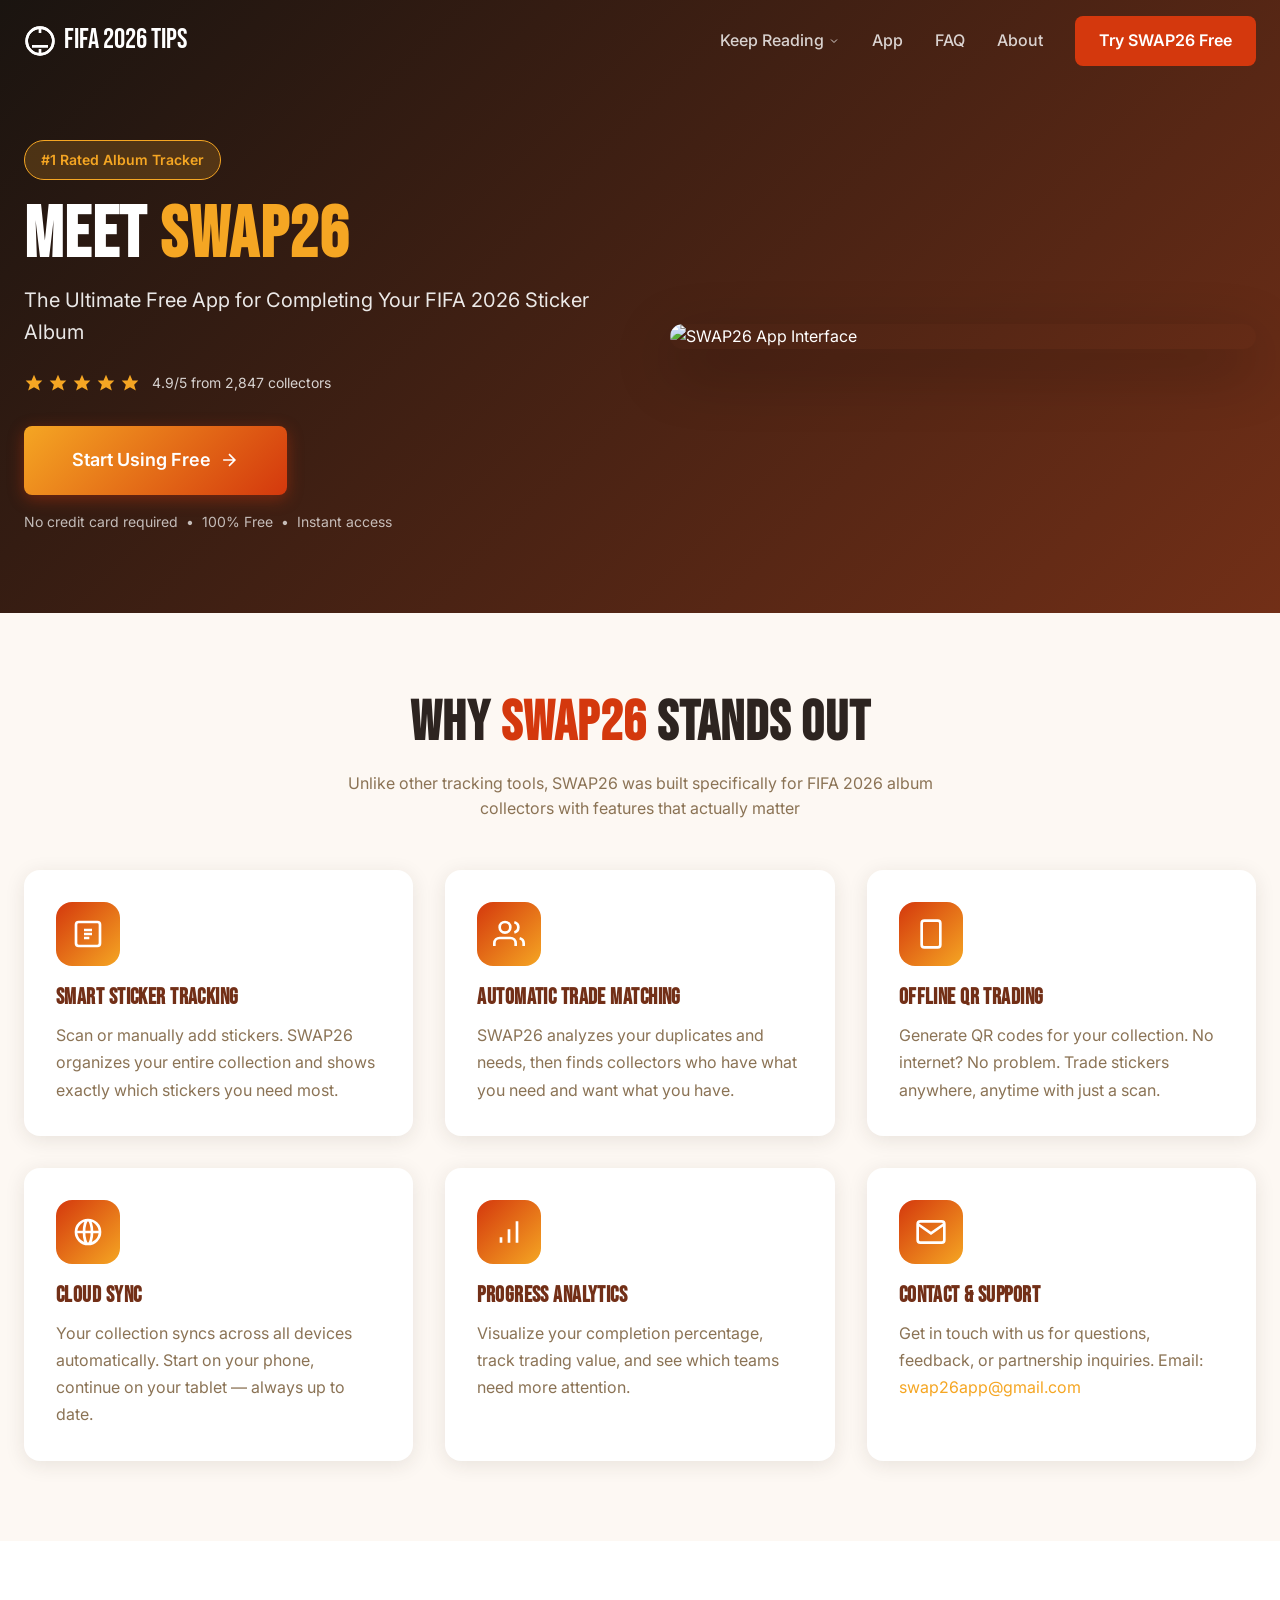
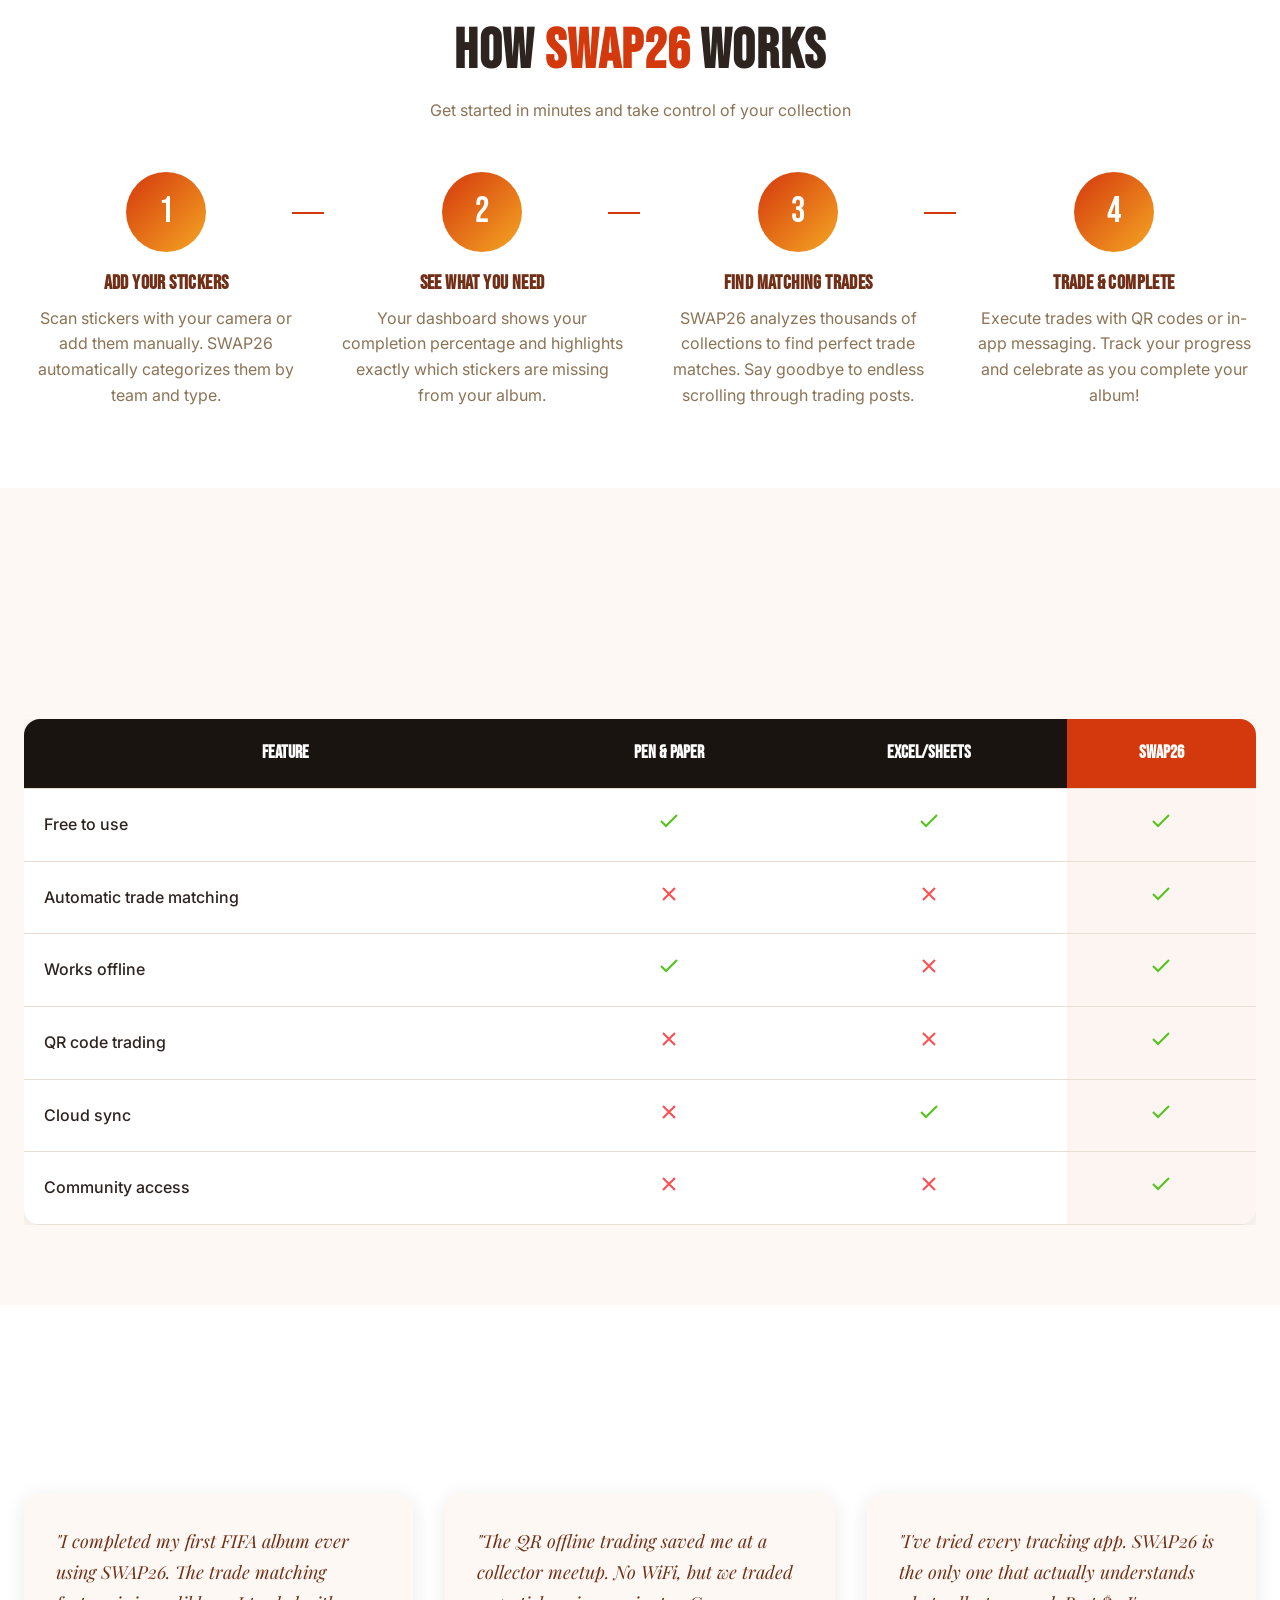
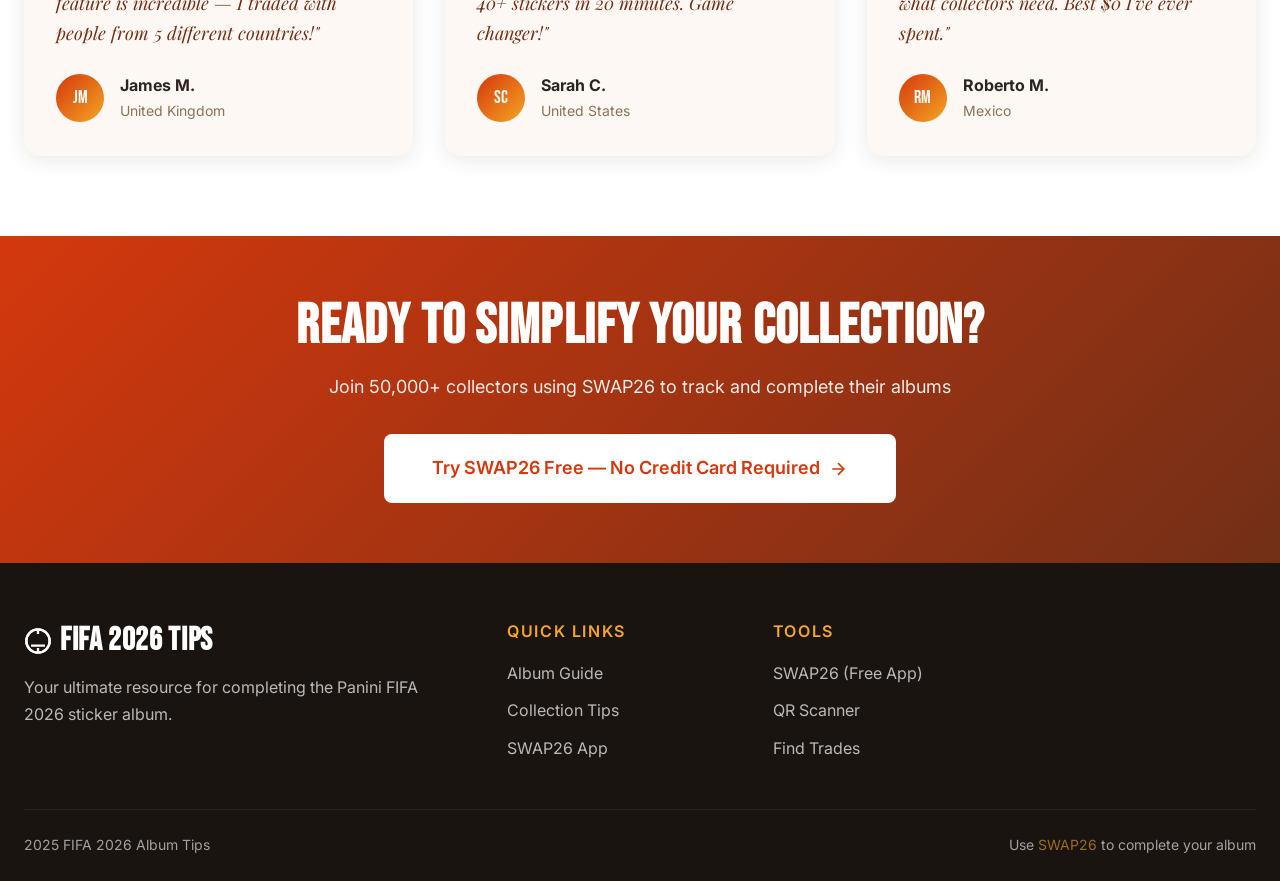
==== commit 4838f90f: "Fix invisible content by removing fade-up classes across all pages" ====
--- a/app/index.html
+++ b/app/index.html
@@ -12,9 +12,9 @@
   <meta property="og:title" content="Best App to Manage Your Panini 2026 Album">
   <meta property="og:description" content="Discover why SWAP26 is the best free app for tracking and trading FIFA 2026 stickers.">
   <meta property="og:type" content="article">
-  <meta property="og:url" content="https://swap26.pages.dev/tips/app/">
-  
-  <link rel="canonical" href="https://swap26.pages.dev/tips/app/">
+  <meta property="og:url" content="https://worldcup2026stickertips.pages.dev/app/">
+  
+  <link rel="canonical" href="https://worldcup2026stickertips.pages.dev/app/">
   <link rel="icon" type="image/svg+xml" href="data:image/svg+xml,<svg xmlns='http://www.w3.org/2000/svg' viewBox='0 0 100 100'><circle cx='50' cy='50' r='45' fill='%23D4380D'/><text y='.9em' font-size='60' x='50%' text-anchor='middle'>⚽</text></svg>">
   
   <link rel="preconnect" href="https://fonts.googleapis.com">
@@ -90,7 +90,7 @@
   <section class="app-hero">
     <div class="container">
       <div class="app-hero__inner">
-        <div class="app-hero__content fade-up">
+        <div class="app-hero__content">
           <span class="app-badge">#1 Rated Album Tracker</span>
           <h1>Meet <span>SWAP26</span></h1>
           <p class="app-tagline">The Ultimate Free App for Completing Your FIFA 2026 Sticker Album</p>
@@ -122,7 +122,7 @@
           </div>
         </div>
         
-        <div class="app-hero__image fade-up">
+        <div class="app-hero__image">
           <img src="../imgs/swap26-dashboard.png" alt="SWAP26 App Interface" loading="lazy">
         </div>
       </div>
@@ -132,13 +132,13 @@
   <!-- Why SWAP26 -->
   <section class="section why-swap26">
     <div class="container">
-      <div class="text-center fade-up">
+      <div class="text-center">
         <h2>WHY <span class="text-primary">SWAP26</span> STANDS OUT</h2>
         <p style="max-width: 600px; margin: 16px auto 0; color: var(--text-muted);">Unlike other tracking tools, SWAP26 was built specifically for FIFA 2026 album collectors with features that actually matter</p>
       </div>
       
       <div class="feature-grid">
-        <div class="feature-card fade-up stagger-1">
+        <div class="feature-card">
           <div class="feature-icon">
             <svg viewBox="0 0 24 24" fill="none" stroke="currentColor" stroke-width="2"><rect x="3" y="3" width="18" height="18" rx="2"/><path d="M9 9h6M9 12h6M9 15h4"/></svg>
           </div>
@@ -146,7 +146,7 @@
           <p>Scan or manually add stickers. SWAP26 organizes your entire collection and shows exactly which stickers you need most.</p>
         </div>
         
-        <div class="feature-card fade-up stagger-2">
+        <div class="feature-card">
           <div class="feature-icon">
             <svg viewBox="0 0 24 24" fill="none" stroke="currentColor" stroke-width="2"><path d="M17 21v-2a4 4 0 0 0-4-4H5a4 4 0 0 0-4 4v2"/><circle cx="9" cy="7" r="4"/><path d="M23 21v-2a4 4 0 0 0-3-3.87M16 3.13a4 4 0 0 1 0 7.75"/></svg>
           </div>
@@ -154,7 +154,7 @@
           <p>SWAP26 analyzes your duplicates and needs, then finds collectors who have what you need and want what you have.</p>
         </div>
         
-        <div class="feature-card fade-up stagger-3">
+        <div class="feature-card">
 <div class="feature-icon">
             <svg viewBox="0 0 24 24" fill="none" stroke="currentColor" stroke-width="2"><rect x="5" y="2" width="14" height="20" rx="2"/><path d="M12 18h.01"/></svg>
           </div>
@@ -162,7 +162,7 @@
           <p>Generate QR codes for your collection. No internet? No problem. Trade stickers anywhere, anytime with just a scan.</p>
         </div>
         
-        <div class="feature-card fade-up stagger-4">
+        <div class="feature-card">
           <div class="feature-icon">
             <svg viewBox="0 0 24 24" fill="none" stroke="currentColor" stroke-width="2"><path d="M21 12a9 9 0 0 1-9 9m9-9a9 9 0 0 0-9-9m9 9H3m9 9a9 9 0 0 1-9-9m9 9c1.66 0 3-4.03 3-9s-1.34-9-3-9m0 18c-1.66 0-3-4.03-3-9s1.34-9 3-9m-9 9a9 9 0 0 1 9-9"/></svg>
           </div>
@@ -170,7 +170,7 @@
           <p>Your collection syncs across all devices automatically. Start on your phone, continue on your tablet — always up to date.</p>
         </div>
         
-        <div class="feature-card fade-up stagger-5">
+        <div class="feature-card">
           <div class="feature-icon">
             <svg viewBox="0 0 24 24" fill="none" stroke="currentColor" stroke-width="2"><path d="M12 20V10M18 20V4M6 20v-4"/></svg>
           </div>
@@ -178,7 +178,7 @@
           <p>Visualize your completion percentage, track trading value, and see which teams need more attention.</p>
         </div>
         
-        <div class="feature-card fade-up stagger-6">
+        <div class="feature-card">
           <div class="feature-icon">
             <svg viewBox="0 0 24 24" fill="none" stroke="currentColor" stroke-width="2"><path d="M4 4h16c1.1 0 2 .9 2 2v12c0 1.1-.9 2-2 2H4c-1.1 0-2-.9-2-2V6c0-1.1.9-2 2-2z"/><path d="M22 6l-10 7L2 6"/></svg>
           </div>
@@ -192,13 +192,13 @@
   <!-- How It Works -->
   <section class="section how-it-works">
     <div class="container">
-      <div class="text-center fade-up">
+      <div class="text-center">
         <h2>HOW <span class="text-primary">SWAP26</span> WORKS</h2>
         <p style="max-width: 600px; margin: 16px auto 48px; color: var(--text-muted);">Get started in minutes and take control of your collection</p>
       </div>
       
       <div class="steps">
-        <div class="step fade-up stagger-1">
+        <div class="step">
           <div class="step-number">1</div>
           <div class="step-content">
             <h3>Add Your Stickers</h3>
@@ -206,7 +206,7 @@
           </div>
         </div>
         
-        <div class="step fade-up stagger-2">
+        <div class="step">
           <div class="step-number">2</div>
           <div class="step-content">
             <h3>See What You Need</h3>
@@ -214,7 +214,7 @@
           </div>
         </div>
         
-        <div class="step fade-up stagger-3">
+        <div class="step">
           <div class="step-number">3</div>
           <div class="step-content">
             <h3>Find Matching Trades</h3>
@@ -222,7 +222,7 @@
           </div>
         </div>
         
-        <div class="step fade-up stagger-4">
+        <div class="step">
           <div class="step-number">4</div>
           <div class="step-content">
             <h3>Trade & Complete</h3>
@@ -241,7 +241,7 @@
         <p style="max-width: 600px; margin: 16px auto 0; color: var(--text-muted);">See how SWAP26 compares to other album tracking methods</p>
       </div>
       
-      <div class="comparison-table fade-up">
+      <div class="comparison-table">
         <table>
           <thead>
             <tr>
@@ -302,7 +302,7 @@
       </div>
       
       <div class="testimonial-grid">
-        <div class="testimonial-card fade-up stagger-1">
+        <div class="testimonial-card">
           <div class="testimonial-content">
             <p>"I completed my first FIFA album ever using SWAP26. The trade matching feature is incredible — I traded with people from 5 different countries!"</p>
           </div>
@@ -315,7 +315,7 @@
           </div>
         </div>
         
-        <div class="testimonial-card fade-up stagger-2">
+        <div class="testimonial-card">
           <div class="testimonial-content">
             <p>"The QR offline trading saved me at a collector meetup. No WiFi, but we traded 40+ stickers in 20 minutes. Game changer!"</p>
           </div>
@@ -328,7 +328,7 @@
           </div>
         </div>
         
-        <div class="testimonial-card fade-up stagger-3">
+        <div class="testimonial-card">
           <div class="testimonial-content">
             <p>"I've tried every tracking app. SWAP26 is the only one that actually understands what collectors need. Best $0 I've ever spent."</p>
           </div>
@@ -346,7 +346,7 @@
 
   <!-- Final CTA -->
   <section class="cta-banner">
-    <div class="container fade-up">
+    <div class="container">
       <h2>READY TO SIMPLIFY YOUR COLLECTION?</h2>
       <p>Join 50,000+ collectors using SWAP26 to track and complete their albums</p>
       <a href="https://swap26.pages.dev" target="_blank" class="btn btn--large" style="background: white; color: var(--primary);">
@@ -389,5 +389,8 @@
   </footer>
 
   <script src="../js/main.js"></script>
+  <!-- Cloudflare Web Analytics -->
+  <script defer src='https://static.cloudflareinsights.com/beacon.min.js' data-cf-beacon='{"token": "15d53a267b8c416ca8a15b651f4abfd5"}'></script>
+  <!-- End Cloudflare Web Analytics -->
 </body>
 </html>
--- a/css/styles.css
+++ b/css/styles.css
@@ -392,7 +392,7 @@
   background-color: var(--primary);
 }
 
-.hero__video {
+.hero__image {
   position: absolute;
   top: 0;
   left: 0;
@@ -437,7 +437,6 @@
   font-weight: 600;
   color: var(--accent);
   margin-bottom: 24px;
-  animation: pulse 2s ease-in-out infinite;
 }
 
 @keyframes pulse {
@@ -1822,4 +1821,120 @@
   width: 40px;
   height: 40px;
   color: white;
+}
+
+/* ============ SHOP SECTION ============ */
+.shop-section {
+  padding: 60px 0;
+  background-color: var(--bg-light);
+  border-top: 1px solid var(--border);
+  border-bottom: 1px solid var(--border);
+}
+
+.section-title {
+  text-align: center;
+  margin-bottom: 8px;
+}
+
+.section-subtitle {
+  text-align: center;
+  max-width: 600px;
+  margin: 0 auto 32px;
+  color: var(--text-muted);
+}
+
+.products-grid {
+  display: grid;
+  grid-template-columns: repeat(auto-fit, minmax(280px, 1fr));
+  gap: 24px;
+  margin-top: 40px;
+}
+
+.product-card {
+  background: white;
+  border-radius: var(--card-radius);
+  overflow: hidden;
+  box-shadow: 0 4px 15px var(--shadow);
+  transition: var(--transition-medium);
+  border: 1px solid var(--border);
+  position: relative;
+  display: flex;
+  flex-direction: column;
+}
+
+.product-card.highlight {
+  border: 2px solid var(--accent);
+  transform: scale(1.02);
+  z-index: 10;
+}
+
+.product-card:hover {
+  transform: translateY(-5px);
+  box-shadow: 0 10px 30px var(--shadow-lg);
+}
+
+.product-card__badge {
+  position: absolute;
+  top: 12px;
+  right: 12px;
+  background: var(--primary);
+  color: white;
+  padding: 4px 12px;
+  border-radius: 20px;
+  font-size: 12px;
+  font-weight: 700;
+  text-transform: uppercase;
+}
+
+.badge--sale {
+  background: var(--success);
+}
+
+.product-card__content {
+  padding: 24px;
+  flex-grow: 1;
+  display: flex;
+  flex-direction: column;
+}
+
+.product-card__title {
+  font-family: var(--font-heading);
+  font-size: 24px;
+  margin-bottom: 12px;
+  color: var(--secondary);
+  line-height: 1.1;
+}
+
+.product-card__desc {
+  font-size: 15px;
+  color: var(--text-muted);
+  margin-bottom: 20px;
+  line-height: 1.5;
+}
+
+.product-card__price {
+  font-weight: 700;
+  color: var(--primary);
+  margin-top: auto;
+  margin-bottom: 16px;
+  font-size: 18px;
+}
+
+.btn--full {
+  width: 100%;
+}
+
+.affiliate-disclaimer {
+  text-align: center;
+  font-size: 12px;
+  color: var(--text-muted);
+  margin-top: 32px;
+  opacity: 0.7;
+  font-style: italic;
+}
+
+@media (max-width: 768px) {
+  .product-card.highlight {
+    transform: none;
+  }
 }
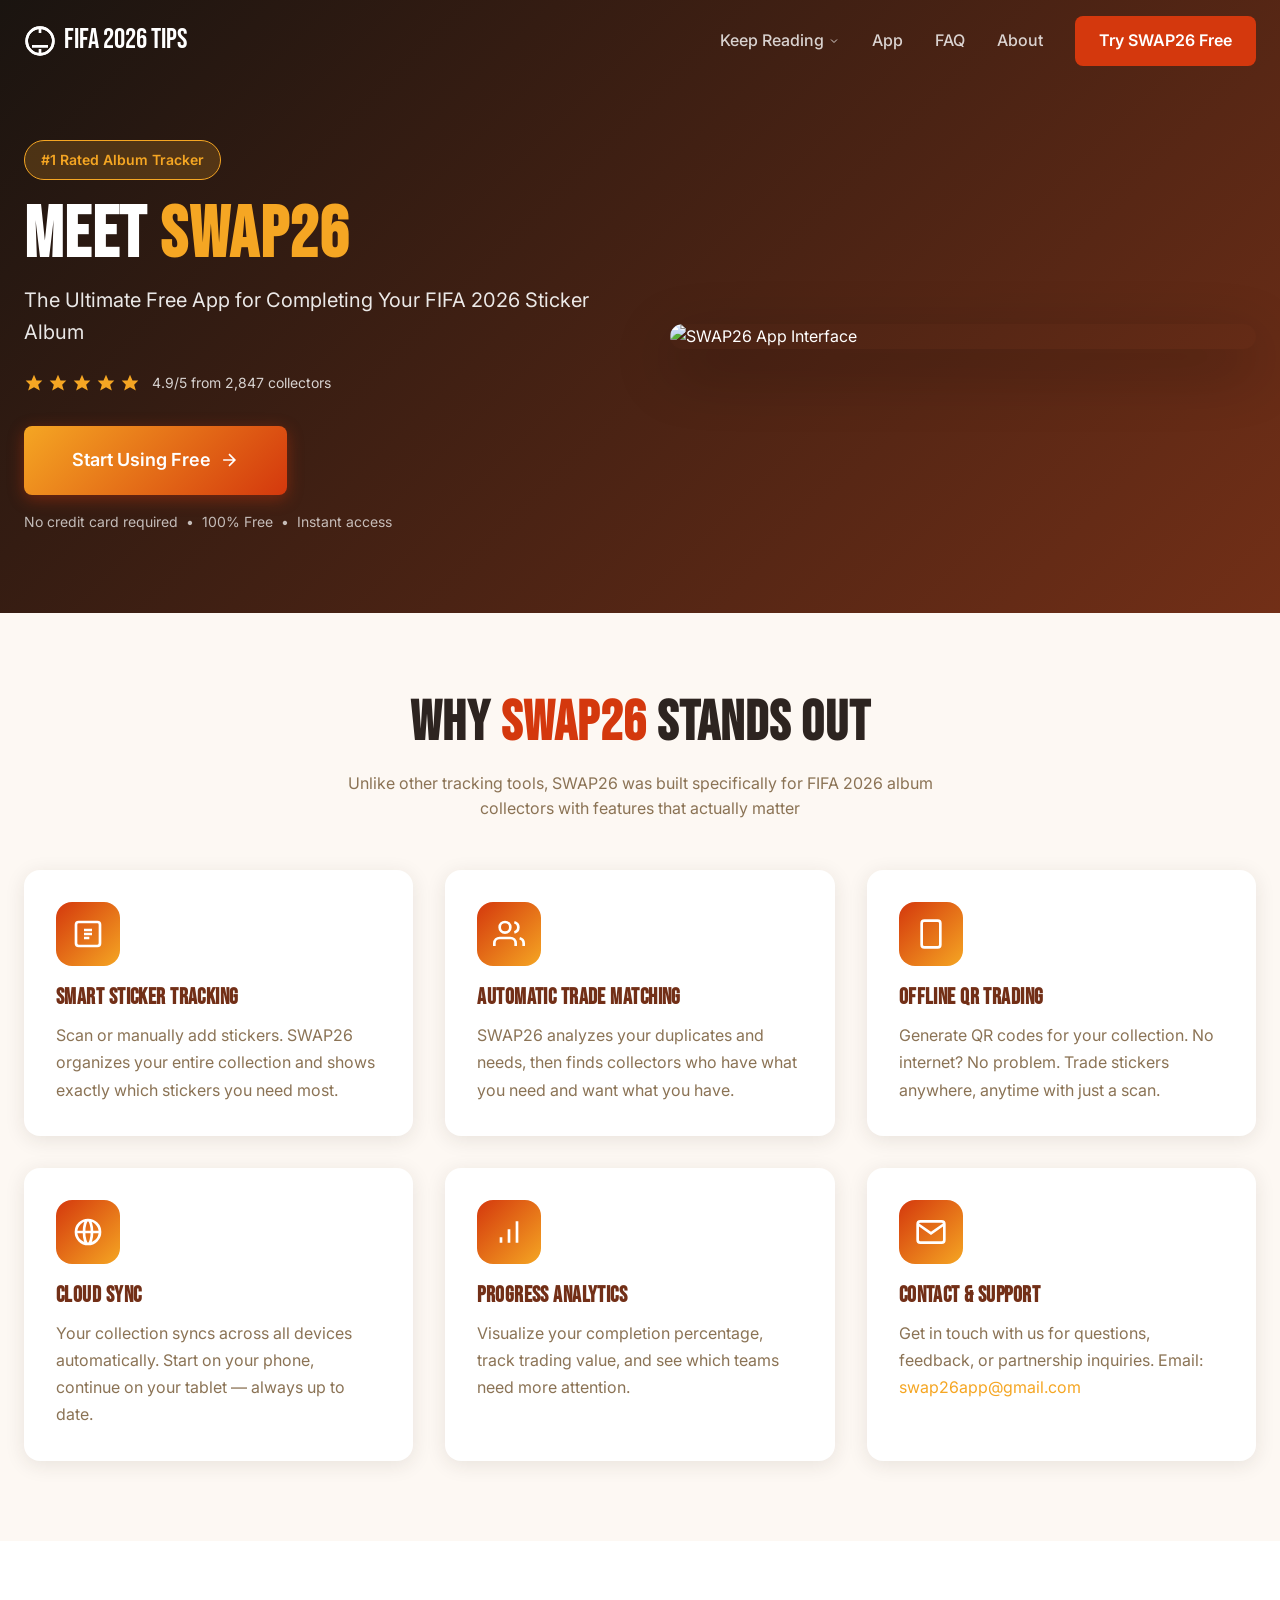
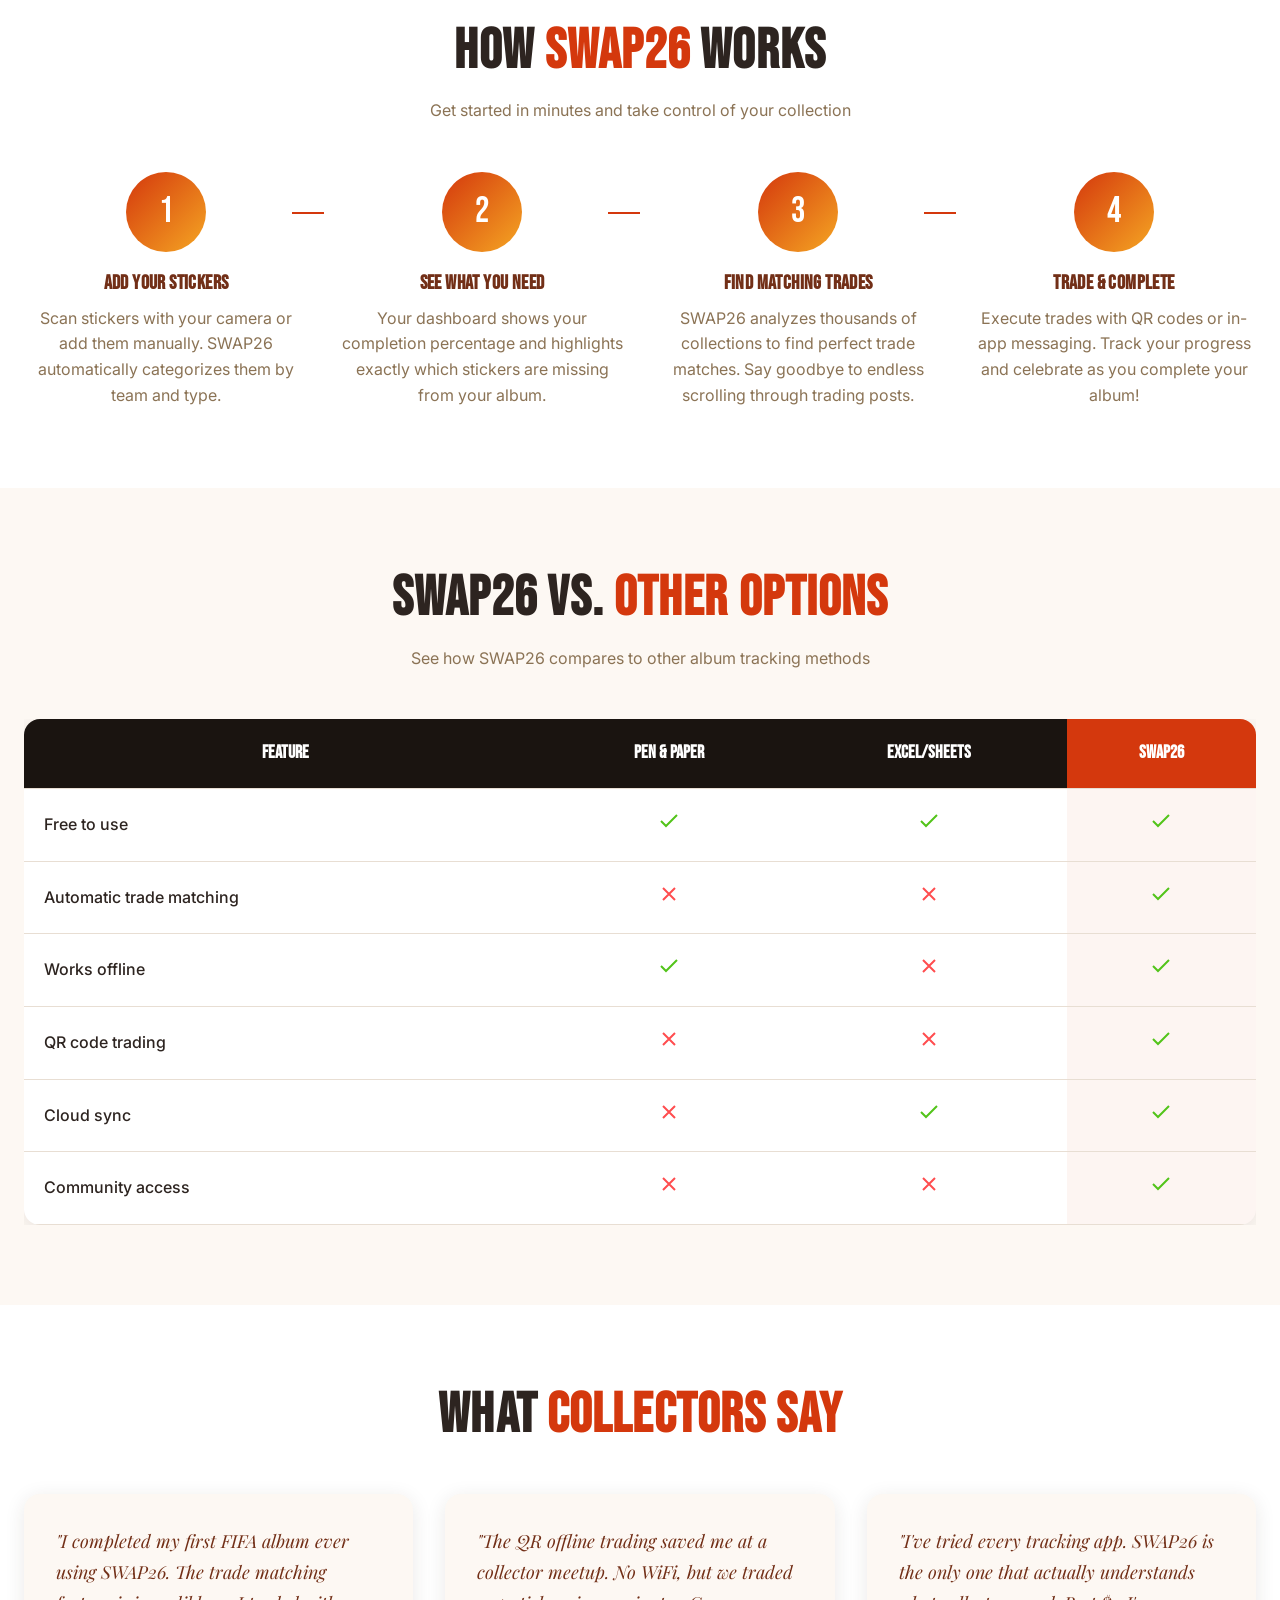
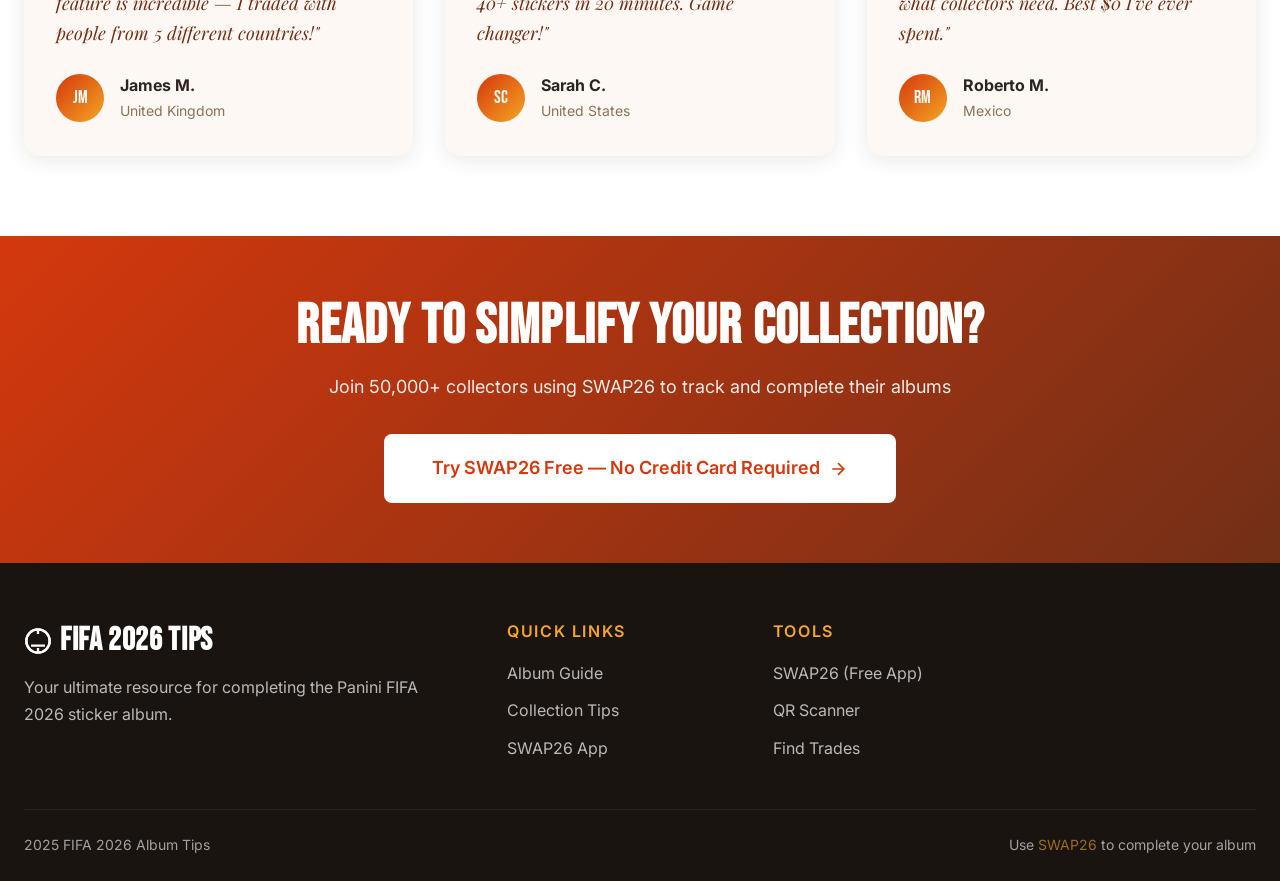
==== commit 91675fab: "Cleanup animations across all pages" ====
--- a/app/index.html
+++ b/app/index.html
@@ -236,7 +236,7 @@
   <!-- Comparison -->
   <section class="section comparison">
     <div class="container">
-      <div class="text-center fade-up">
+      <div class="text-center">
         <h2>SWAP26 vs. <span class="text-primary">Other Options</span></h2>
         <p style="max-width: 600px; margin: 16px auto 0; color: var(--text-muted);">See how SWAP26 compares to other album tracking methods</p>
       </div>
@@ -297,7 +297,7 @@
   <!-- Testimonials -->
   <section class="section testimonials">
     <div class="container">
-      <div class="text-center fade-up">
+      <div class="text-center">
         <h2>WHAT <span class="text-primary">COLLECTORS SAY</span></h2>
       </div>
       
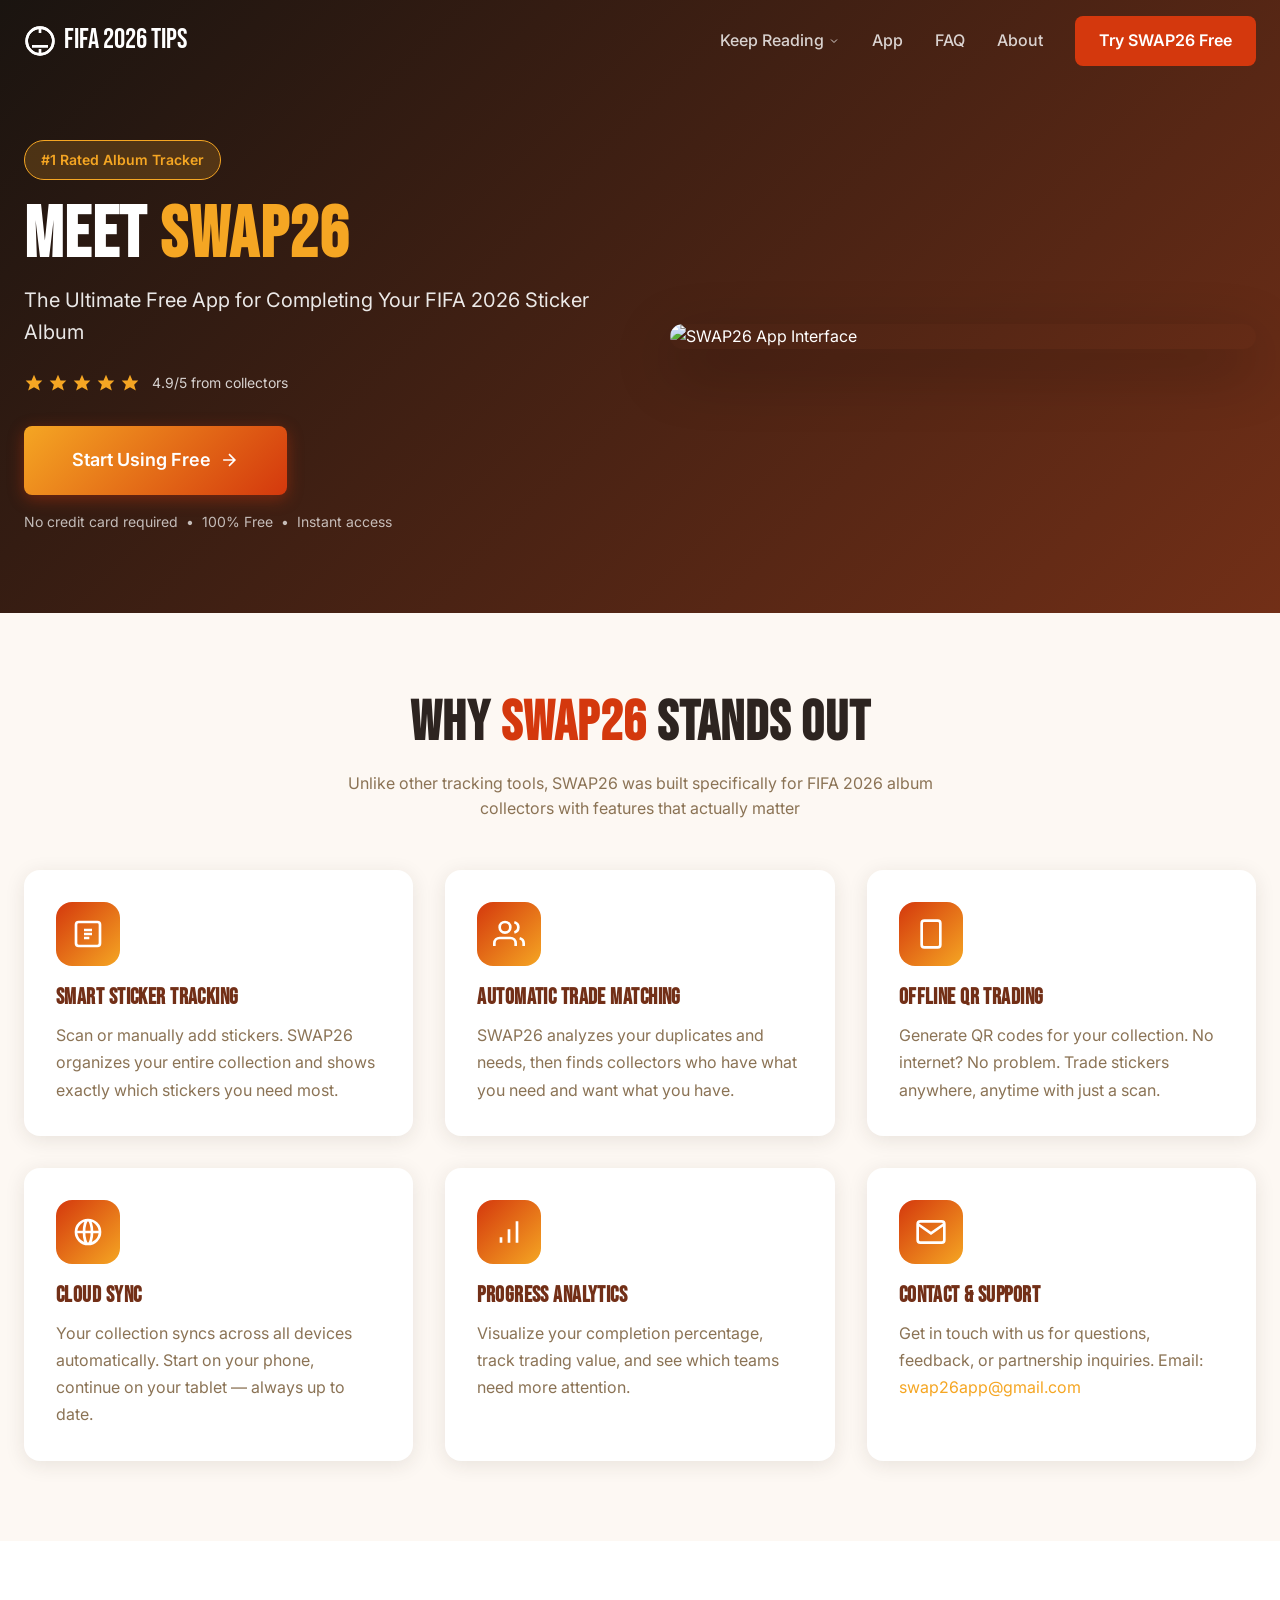
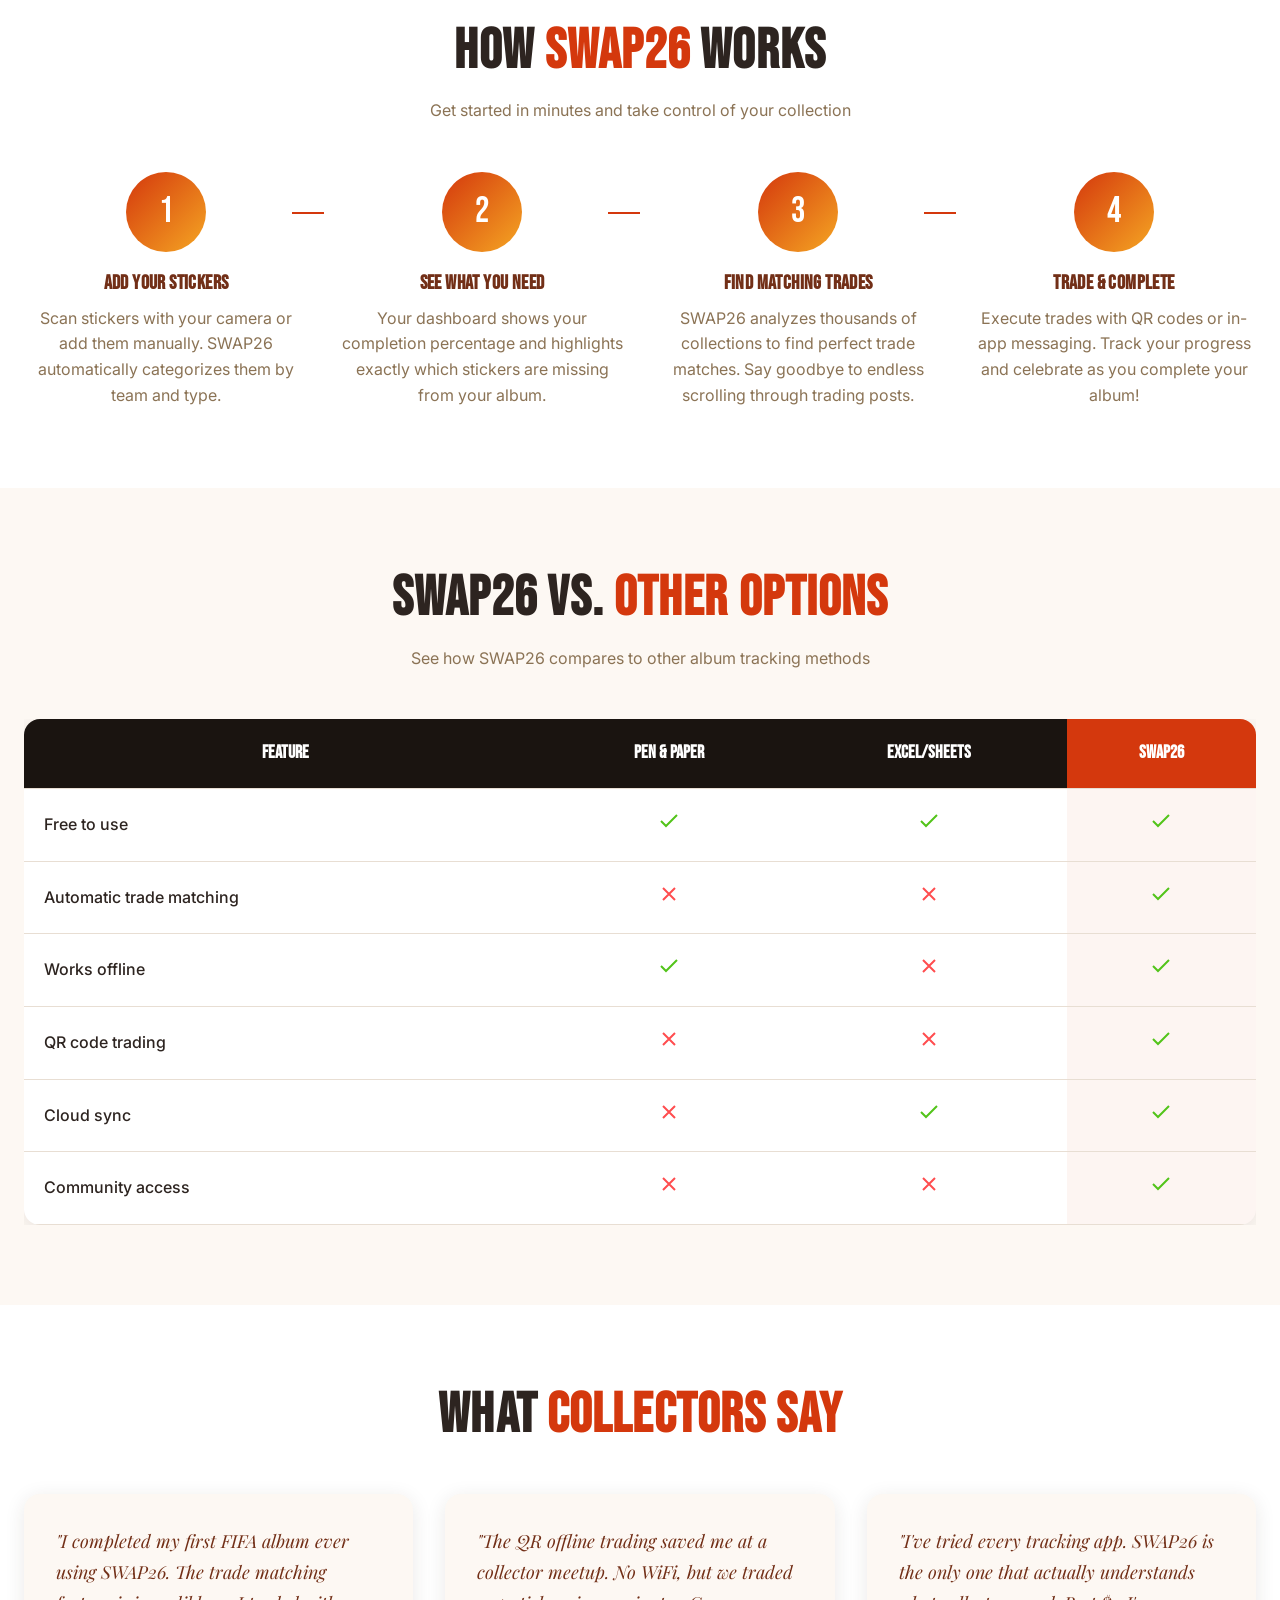
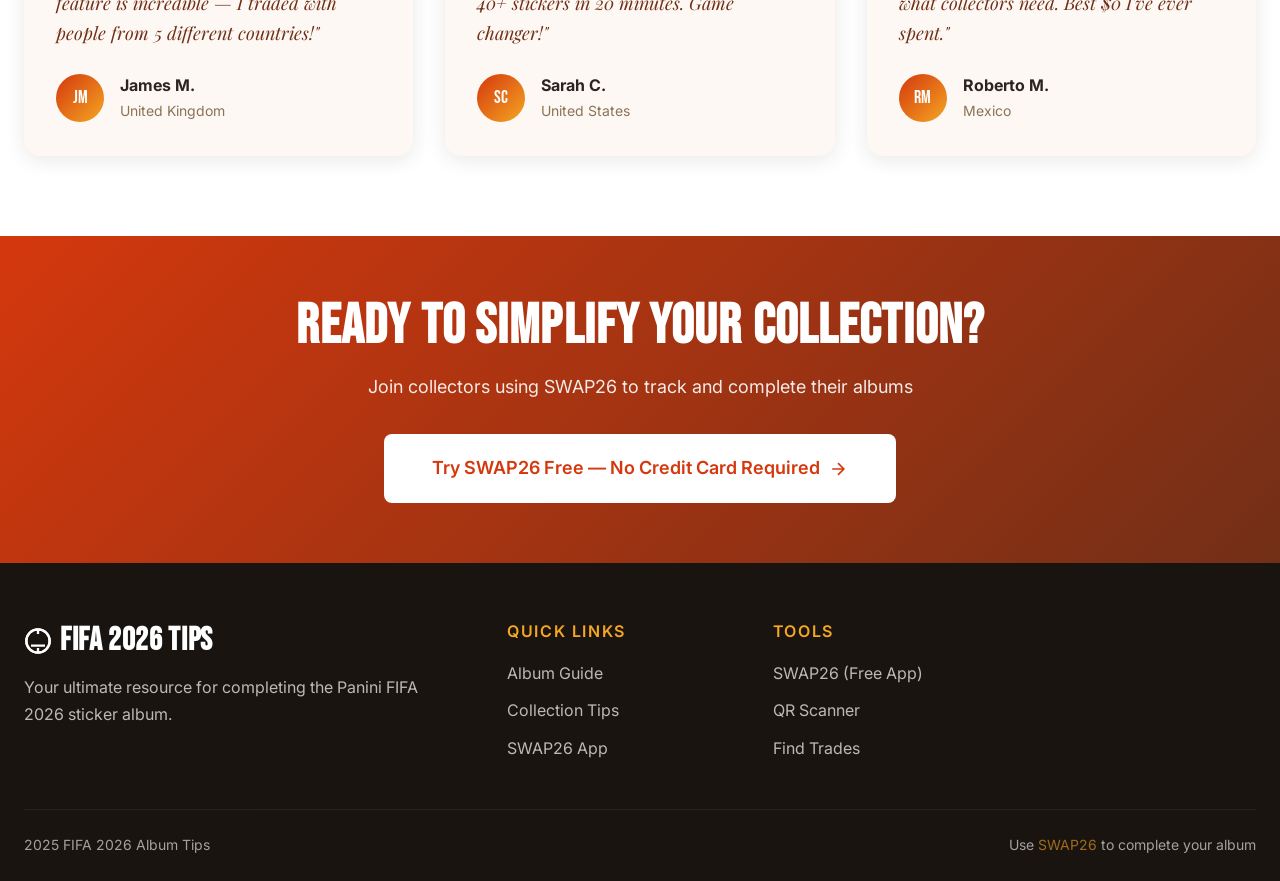
==== commit 8a1f0263: "Final cleanup: removed exaggerated numbers and shop links from navbar across all pages" ====
--- a/app/index.html
+++ b/app/index.html
@@ -103,7 +103,7 @@
               <svg viewBox="0 0 24 24" fill="currentColor"><polygon points="12,2 15,9 22,9 17,14 19,21 12,17 5,21 7,14 2,9 9,9"/></svg>
               <svg viewBox="0 0 24 24" fill="currentColor"><polygon points="12,2 15,9 22,9 17,14 19,21 12,17 5,21 7,14 2,9 9,9"/></svg>
             </div>
-            <span>4.9/5 from 2,847 collectors</span>
+            <span>4.9/5 from collectors</span>
           </div>
           
           <div class="app-actions">
@@ -348,7 +348,7 @@
   <section class="cta-banner">
     <div class="container">
       <h2>READY TO SIMPLIFY YOUR COLLECTION?</h2>
-      <p>Join 50,000+ collectors using SWAP26 to track and complete their albums</p>
+      <p>Join collectors using SWAP26 to track and complete their albums</p>
       <a href="https://swap26.pages.dev" target="_blank" class="btn btn--large" style="background: white; color: var(--primary);">
         Try SWAP26 Free — No Credit Card Required
         <svg width="20" height="20" viewBox="0 0 24 24" fill="none" stroke="currentColor" stroke-width="2"><path d="M5 12h14M12 5l7 7-7 7"/></svg>
